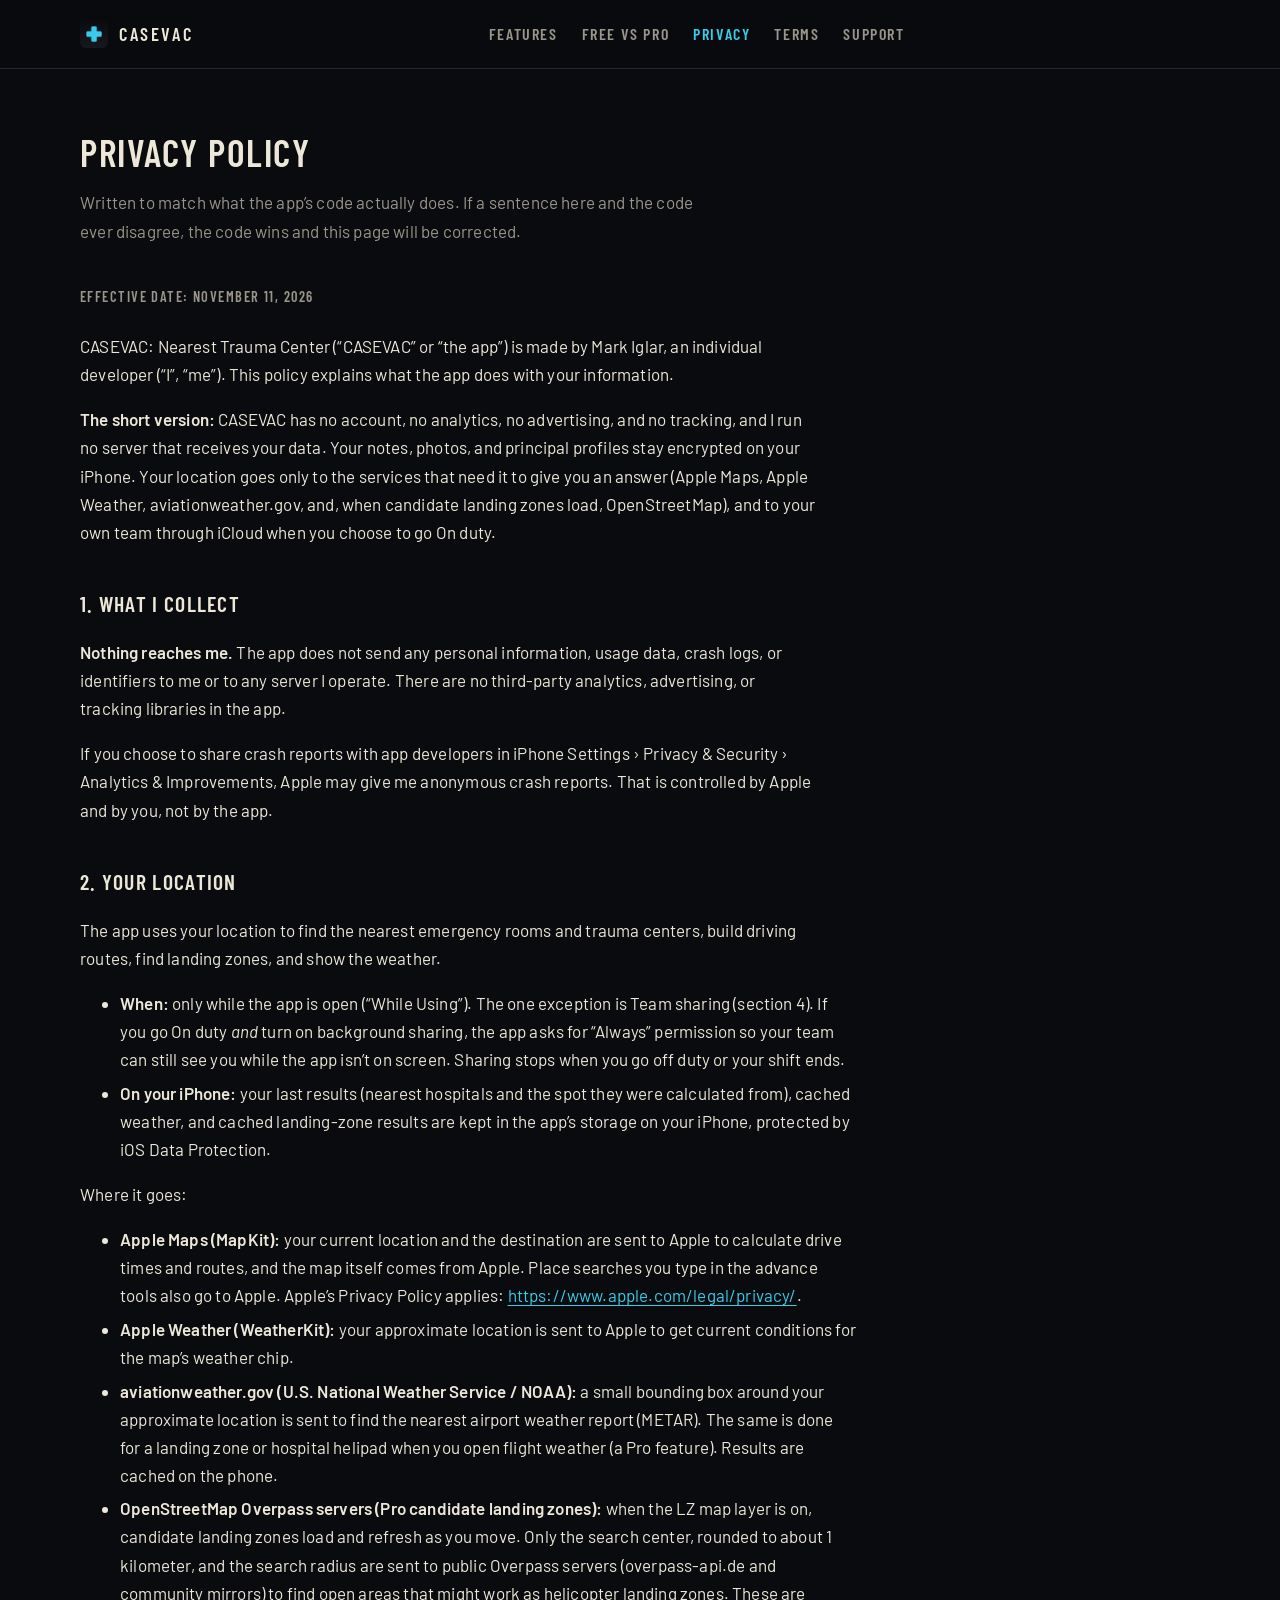
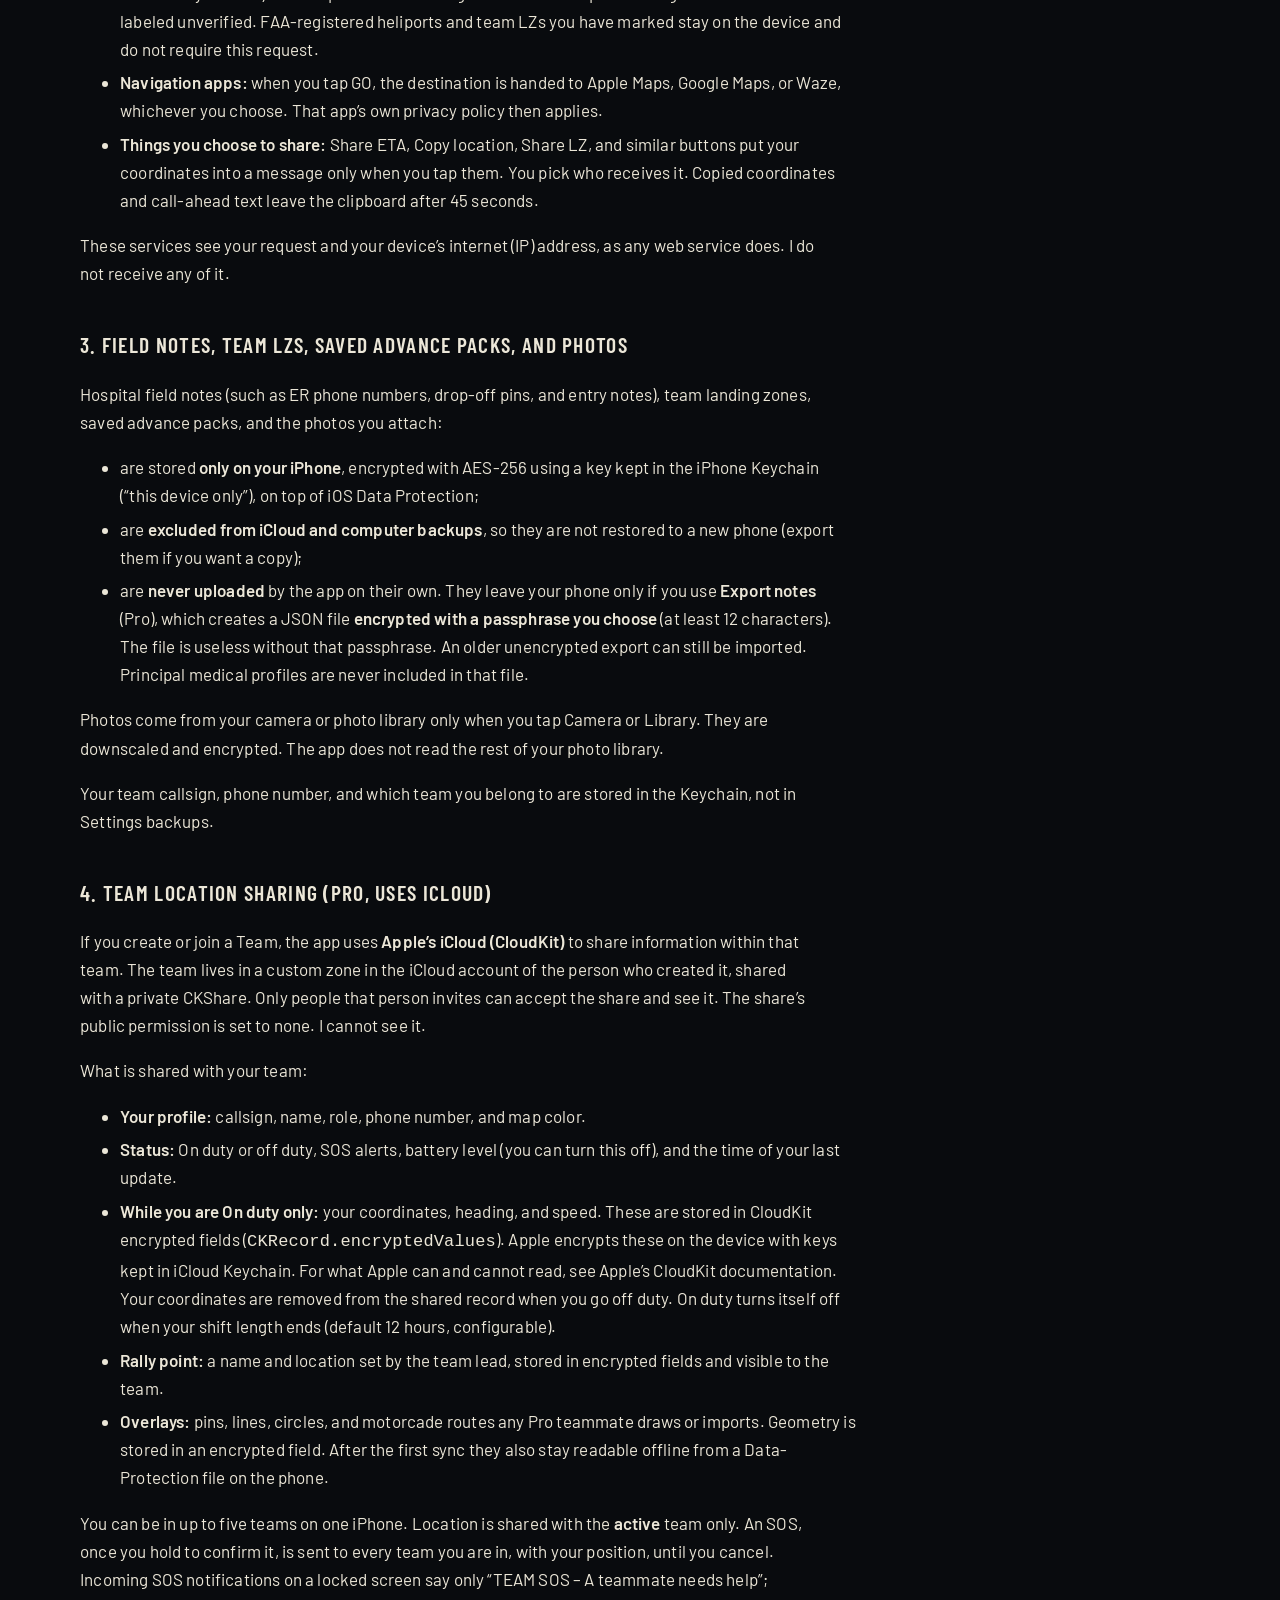
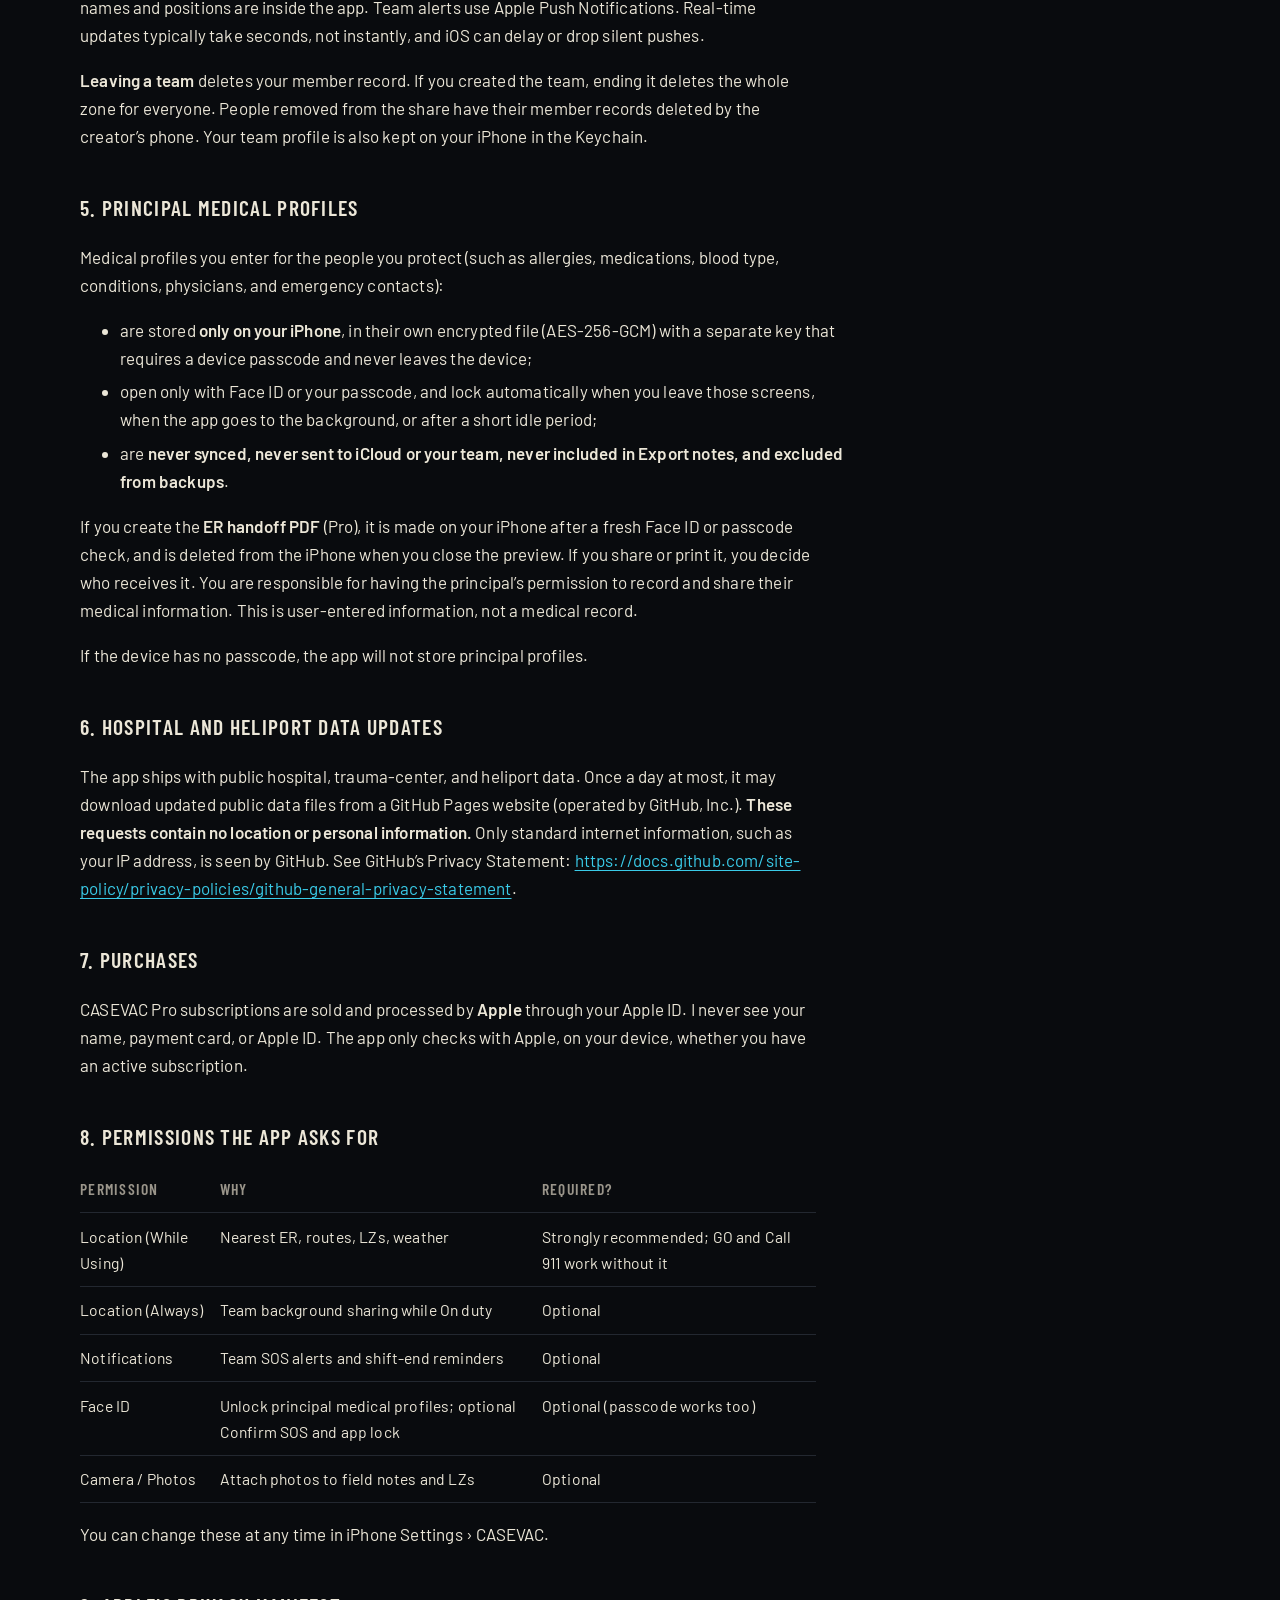
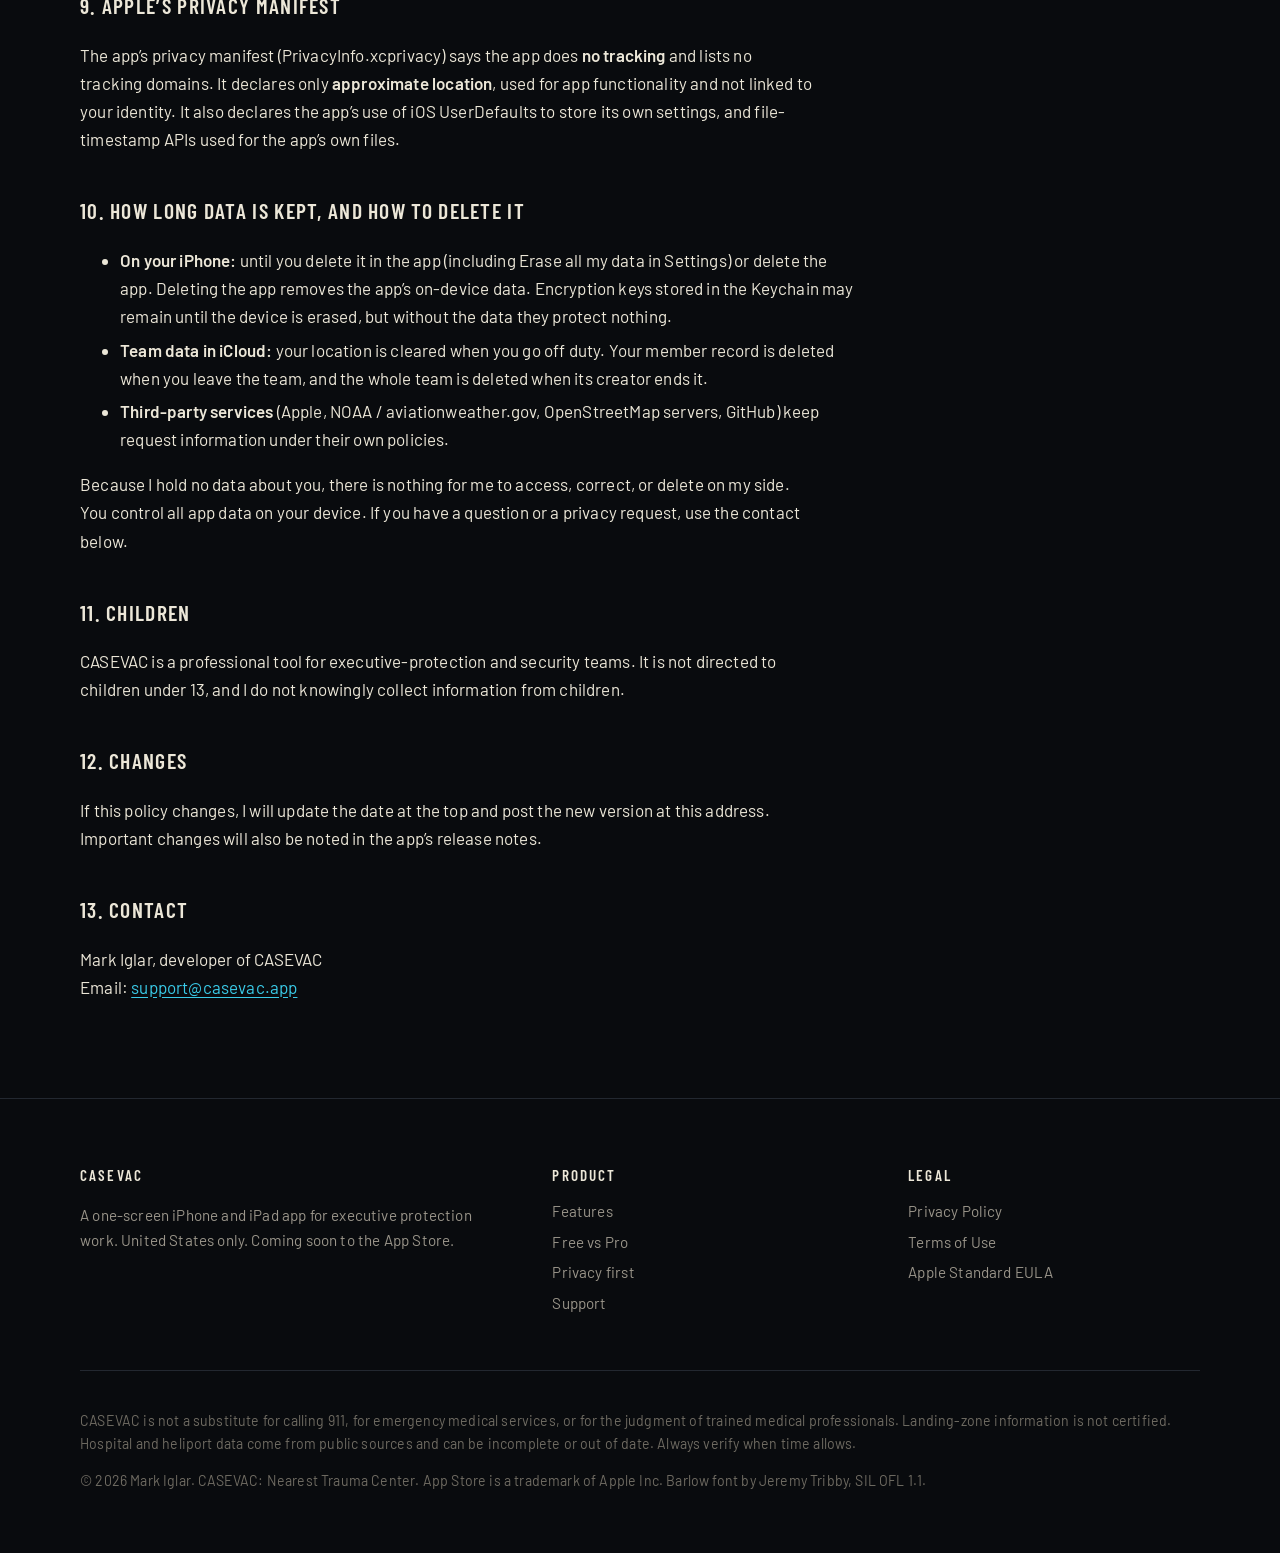
==== privacy.html @ 6c7a223e "Launch casevac.app site" ====
<!DOCTYPE html>
<html lang="en">
<head>
  <meta charset="utf-8">
  <meta name="viewport" content="width=device-width, initial-scale=1">
  <title>Privacy Policy — CASEVAC</title>
  <meta name="description" content="How the CASEVAC app handles location, iCloud team data, WeatherKit, and on-device notes. No tracking, no analytics, no account.">
  <meta name="theme-color" content="#090b0e">
  <link rel="icon" href="img/favicon.ico" sizes="any">
  <link rel="icon" type="image/png" href="img/favicon-32.png" sizes="32x32">
  <link rel="apple-touch-icon" href="img/apple-touch-icon.png">
  <link rel="stylesheet" href="css/styles.css">
</head>
<body>
  <a class="skip" href="#main">Skip to content</a>
  <header class="site-header">
    <div class="wrap bar">
      <a class="brand" href="index.html">
        <img src="img/app-icon.png" width="32" height="32" alt="">
        <span class="brand-name">CASEVAC</span>
      </a>
      <nav class="nav-desktop" aria-label="Primary">
          <a href="index.html#features">Features</a>
          <a href="index.html#pro">Free vs Pro</a>
          <a href="privacy.html" aria-current="page">Privacy</a>
          <a href="terms.html">Terms</a>
          <a href="support.html">Support</a>
      </nav>
      <details class="site-nav">
        <summary class="nav-toggle">Menu</summary>
        <nav class="nav-menu" aria-label="Primary">
          <a href="index.html#features">Features</a>
          <a href="index.html#pro">Free vs Pro</a>
          <a href="privacy.html" aria-current="page">Privacy</a>
          <a href="terms.html">Terms</a>
          <a href="support.html">Support</a>
        </nav>
      </details>
    </div>
  </header>

  <main id="main">
    <header class="page-hero">
      <div class="wrap">
        <h1>Privacy Policy</h1>
        <p>Written to match what the app’s code actually does. If a sentence here and the code ever disagree, the code wins and this page will be corrected.</p>
      </div>
    </header>
    <article class="legal wrap">
      <p class="updated">Effective date: November 11, 2026</p>
      <div class="lede-box">
        <p>CASEVAC: Nearest Trauma Center (“CASEVAC” or “the app”) is made by Mark Iglar, an individual developer (“I”, “me”). This policy explains what the app does with your information.</p>
        <p><strong>The short version:</strong> CASEVAC has no account, no analytics, no advertising, and no tracking, and I run no server that receives your data. Your notes, photos, and principal profiles stay encrypted on your iPhone. Your location goes only to the services that need it to give you an answer (Apple Maps, Apple Weather, aviationweather.gov, and, when candidate landing zones load, OpenStreetMap), and to your own team through iCloud when you choose to go On duty.</p>
      </div>

      <h2>1. What I collect</h2>
      <p><strong>Nothing reaches me.</strong> The app does not send any personal information, usage data, crash logs, or identifiers to me or to any server I operate. There are no third-party analytics, advertising, or tracking libraries in the app.</p>
      <p>If you choose to share crash reports with app developers in iPhone Settings › Privacy &amp; Security › Analytics &amp; Improvements, Apple may give me anonymous crash reports. That is controlled by Apple and by you, not by the app.</p>

      <h2>2. Your location</h2>
      <p>The app uses your location to find the nearest emergency rooms and trauma centers, build driving routes, find landing zones, and show the weather.</p>
      <ul>
        <li><strong>When:</strong> only while the app is open (“While Using”). The one exception is Team sharing (section 4). If you go On duty <em>and</em> turn on background sharing, the app asks for “Always” permission so your team can still see you while the app isn’t on screen. Sharing stops when you go off duty or your shift ends.</li>
        <li><strong>On your iPhone:</strong> your last results (nearest hospitals and the spot they were calculated from), cached weather, and cached landing-zone results are kept in the app’s storage on your iPhone, protected by iOS Data Protection.</li>
      </ul>
      <p>Where it goes:</p>
      <ul>
        <li><strong>Apple Maps (MapKit):</strong> your current location and the destination are sent to Apple to calculate drive times and routes, and the map itself comes from Apple. Place searches you type in the advance tools also go to Apple. Apple’s Privacy Policy applies: <a href="https://www.apple.com/legal/privacy/">https://www.apple.com/legal/privacy/</a>.</li>
        <li><strong>Apple Weather (WeatherKit):</strong> your approximate location is sent to Apple to get current conditions for the map’s weather chip.</li>
        <li><strong>aviationweather.gov (U.S. National Weather Service / NOAA):</strong> a small bounding box around your approximate location is sent to find the nearest airport weather report (METAR). The same is done for a landing zone or hospital helipad when you open flight weather (a Pro feature). Results are cached on the phone.</li>
        <li><strong>OpenStreetMap Overpass servers (Pro candidate landing zones):</strong> when the LZ map layer is on, candidate landing zones load and refresh as you move. Only the search center, rounded to about 1 kilometer, and the search radius are sent to public Overpass servers (overpass-api.de and community mirrors) to find open areas that might work as helicopter landing zones. These are labeled unverified. FAA-registered heliports and team LZs you have marked stay on the device and do not require this request.</li>
        <li><strong>Navigation apps:</strong> when you tap GO, the destination is handed to Apple Maps, Google Maps, or Waze, whichever you choose. That app’s own privacy policy then applies.</li>
        <li><strong>Things you choose to share:</strong> Share ETA, Copy location, Share LZ, and similar buttons put your coordinates into a message only when you tap them. You pick who receives it. Copied coordinates and call-ahead text leave the clipboard after 45 seconds.</li>
      </ul>
      <p>These services see your request and your device’s internet (IP) address, as any web service does. I do not receive any of it.</p>

      <h2>3. Field notes, team LZs, saved advance packs, and photos</h2>
      <p>Hospital field notes (such as ER phone numbers, drop-off pins, and entry notes), team landing zones, saved advance packs, and the photos you attach:</p>
      <ul>
        <li>are stored <strong>only on your iPhone</strong>, encrypted with AES-256 using a key kept in the iPhone Keychain (“this device only”), on top of iOS Data Protection;</li>
        <li>are <strong>excluded from iCloud and computer backups</strong>, so they are not restored to a new phone (export them if you want a copy);</li>
        <li>are <strong>never uploaded</strong> by the app on their own. They leave your phone only if you use <strong>Export notes</strong> (Pro), which creates a JSON file <strong>encrypted with a passphrase you choose</strong> (at least 12 characters). The file is useless without that passphrase. An older unencrypted export can still be imported. Principal medical profiles are never included in that file.</li>
      </ul>
      <p>Photos come from your camera or photo library only when you tap Camera or Library. They are downscaled and encrypted. The app does not read the rest of your photo library.</p>
      <p>Your team callsign, phone number, and which team you belong to are stored in the Keychain, not in Settings backups.</p>

      <h2>4. Team location sharing (Pro, uses iCloud)</h2>
      <p>If you create or join a Team, the app uses <strong>Apple’s iCloud (CloudKit)</strong> to share information within that team. The team lives in a custom zone in the iCloud account of the person who created it, shared with a private CKShare. Only people that person invites can accept the share and see it. The share’s public permission is set to none. I cannot see it.</p>
      <p>What is shared with your team:</p>
      <ul>
        <li><strong>Your profile:</strong> callsign, name, role, phone number, and map color.</li>
        <li><strong>Status:</strong> On duty or off duty, SOS alerts, battery level (you can turn this off), and the time of your last update.</li>
        <li><strong>While you are On duty only:</strong> your coordinates, heading, and speed. These are stored in CloudKit encrypted fields (<code>CKRecord.encryptedValues</code>). Apple encrypts these on the device with keys kept in iCloud Keychain. For what Apple can and cannot read, see Apple’s CloudKit documentation. Your coordinates are removed from the shared record when you go off duty. On duty turns itself off when your shift length ends (default 12 hours, configurable).</li>
        <li><strong>Rally point:</strong> a name and location set by the team lead, stored in encrypted fields and visible to the team.</li>
        <li><strong>Overlays:</strong> pins, lines, circles, and motorcade routes any Pro teammate draws or imports. Geometry is stored in an encrypted field. After the first sync they also stay readable offline from a Data-Protection file on the phone.</li>
      </ul>
      <p>You can be in up to five teams on one iPhone. Location is shared with the <strong>active</strong> team only. An SOS, once you hold to confirm it, is sent to every team you are in, with your position, until you cancel. Incoming SOS notifications on a locked screen say only “TEAM SOS – A teammate needs help”; names and positions are inside the app. Team alerts use Apple Push Notifications. Real-time updates typically take seconds, not instantly, and iOS can delay or drop silent pushes.</p>
      <p><strong>Leaving a team</strong> deletes your member record. If you created the team, ending it deletes the whole zone for everyone. People removed from the share have their member records deleted by the creator’s phone. Your team profile is also kept on your iPhone in the Keychain.</p>

      <h2>5. Principal medical profiles</h2>
      <p>Medical profiles you enter for the people you protect (such as allergies, medications, blood type, conditions, physicians, and emergency contacts):</p>
      <ul>
        <li>are stored <strong>only on your iPhone</strong>, in their own encrypted file (AES-256-GCM) with a separate key that requires a device passcode and never leaves the device;</li>
        <li>open only with Face ID or your passcode, and lock automatically when you leave those screens, when the app goes to the background, or after a short idle period;</li>
        <li>are <strong>never synced, never sent to iCloud or your team, never included in Export notes, and excluded from backups</strong>.</li>
      </ul>
      <p>If you create the <strong>ER handoff PDF</strong> (Pro), it is made on your iPhone after a fresh Face ID or passcode check, and is deleted from the iPhone when you close the preview. If you share or print it, you decide who receives it. You are responsible for having the principal’s permission to record and share their medical information. This is user-entered information, not a medical record.</p>
      <p>If the device has no passcode, the app will not store principal profiles.</p>

      <h2>6. Hospital and heliport data updates</h2>
      <p>The app ships with public hospital, trauma-center, and heliport data. Once a day at most, it may download updated public data files from a GitHub Pages website (operated by GitHub, Inc.). <strong>These requests contain no location or personal information.</strong> Only standard internet information, such as your IP address, is seen by GitHub. See GitHub’s Privacy Statement: <a href="https://docs.github.com/site-policy/privacy-policies/github-general-privacy-statement">https://docs.github.com/site-policy/privacy-policies/github-general-privacy-statement</a>.</p>

      <h2>7. Purchases</h2>
      <p>CASEVAC Pro subscriptions are sold and processed by <strong>Apple</strong> through your Apple ID. I never see your name, payment card, or Apple ID. The app only checks with Apple, on your device, whether you have an active subscription.</p>

      <h2>8. Permissions the app asks for</h2>
      <table>
        <thead>
          <tr><th>Permission</th><th>Why</th><th>Required?</th></tr>
        </thead>
        <tbody>
          <tr><td>Location (While Using)</td><td>Nearest ER, routes, LZs, weather</td><td>Strongly recommended; GO and Call 911 work without it</td></tr>
          <tr><td>Location (Always)</td><td>Team background sharing while On duty</td><td>Optional</td></tr>
          <tr><td>Notifications</td><td>Team SOS alerts and shift-end reminders</td><td>Optional</td></tr>
          <tr><td>Face ID</td><td>Unlock principal medical profiles; optional Confirm SOS and app lock</td><td>Optional (passcode works too)</td></tr>
          <tr><td>Camera / Photos</td><td>Attach photos to field notes and LZs</td><td>Optional</td></tr>
        </tbody>
      </table>
      <p>You can change these at any time in iPhone Settings › CASEVAC.</p>

      <h2>9. Apple’s privacy manifest</h2>
      <p>The app’s privacy manifest (PrivacyInfo.xcprivacy) says the app does <strong>no tracking</strong> and lists no tracking domains. It declares only <strong>approximate location</strong>, used for app functionality and not linked to your identity. It also declares the app’s use of iOS UserDefaults to store its own settings, and file-timestamp APIs used for the app’s own files.</p>

      <h2>10. How long data is kept, and how to delete it</h2>
      <ul>
        <li><strong>On your iPhone:</strong> until you delete it in the app (including Erase all my data in Settings) or delete the app. Deleting the app removes the app’s on-device data. Encryption keys stored in the Keychain may remain until the device is erased, but without the data they protect nothing.</li>
        <li><strong>Team data in iCloud:</strong> your location is cleared when you go off duty. Your member record is deleted when you leave the team, and the whole team is deleted when its creator ends it.</li>
        <li><strong>Third-party services</strong> (Apple, NOAA / aviationweather.gov, OpenStreetMap servers, GitHub) keep request information under their own policies.</li>
      </ul>
      <p>Because I hold no data about you, there is nothing for me to access, correct, or delete on my side. You control all app data on your device. If you have a question or a privacy request, use the contact below.</p>

      <h2>11. Children</h2>
      <p>CASEVAC is a professional tool for executive-protection and security teams. It is not directed to children under 13, and I do not knowingly collect information from children.</p>

      <h2>12. Changes</h2>
      <p>If this policy changes, I will update the date at the top and post the new version at this address. Important changes will also be noted in the app’s release notes.</p>

      <h2>13. Contact</h2>
      <p>Mark Iglar, developer of CASEVAC<br>
      Email: <a href="mailto:support@casevac.app">support@casevac.app</a></p>
    </article>
  </main>

  <footer class="site-footer">
    <div class="wrap foot-grid">
      <div>
        <h2>CASEVAC</h2>
        <p>A one-screen iPhone and iPad app for executive protection work. United States only. Coming soon to the App Store.</p>
      </div>
      <div>
        <h2>Product</h2>
        <ul>
          <li><a href="index.html#features">Features</a></li>
          <li><a href="index.html#pro">Free vs Pro</a></li>
          <li><a href="index.html#privacy">Privacy first</a></li>
          <li><a href="support.html">Support</a></li>
        </ul>
      </div>
      <div>
        <h2>Legal</h2>
        <ul>
          <li><a href="privacy.html">Privacy Policy</a></li>
          <li><a href="terms.html">Terms of Use</a></li>
          <li><a href="https://www.apple.com/legal/internet-services/itunes/dev/stdeula/">Apple Standard EULA</a></li>
        </ul>
      </div>
    </div>
    <div class="wrap legal-line">
      <p>CASEVAC is not a substitute for calling 911, for emergency medical services, or for the judgment of trained medical professionals. Landing-zone information is not certified. Hospital and heliport data come from public sources and can be incomplete or out of date. Always verify when time allows.</p>
      <p>© 2026 Mark Iglar. CASEVAC: Nearest Trauma Center. App Store is a trademark of Apple Inc. Barlow font by Jeremy Tribby, SIL OFL 1.1.</p>
    </div>
  </footer>
</body>
</html>
---- css/styles.css ----
@font-face {
  font-family: "Barlow Condensed";
  src: url("../fonts/BarlowCondensed-SemiBold.ttf") format("truetype");
  font-weight: 600;
  font-style: normal;
  font-display: swap;
}
@font-face {
  font-family: "Barlow";
  src: url("../fonts/Barlow-Regular.ttf") format("truetype");
  font-weight: 400;
  font-style: normal;
  font-display: swap;
}
@font-face {
  font-family: "Barlow";
  src: url("../fonts/Barlow-Italic.ttf") format("truetype");
  font-weight: 400;
  font-style: italic;
  font-display: swap;
}
@font-face {
  font-family: "Barlow";
  src: url("../fonts/Barlow-SemiBold.ttf") format("truetype");
  font-weight: 600;
  font-style: normal;
  font-display: swap;
}

/* CASEVAC marketing site
   Type: Barlow Condensed 600 + Barlow 400, SIL OFL 1.1
   Palette: near-black, bone, one accent (icon cyan). Red is reserved for the 911 disclaimer.
*/

:root {
  --bg: #090b0e;
  --bg-2: #101318;
  --line: #232830;
  --ink: #ece7d8;
  --ink-dim: #9a958a;
  --ink-mute: #6f6b62;
  --cyan: #3acbe8;
  --cyan-ink: #041016;
  --red: #e0362e;
  --measure: 70rem;
  --gutter: 1.5rem;
  --header-h: 4.25rem;
  --font-display: "Barlow Condensed", "Arial Narrow", "Franklin Gothic Medium", "Helvetica Neue", sans-serif;
  --font-body: "Barlow", "Helvetica Neue", "Segoe UI", system-ui, sans-serif;
  --space-1: 0.25rem;
  --space-2: 0.5rem;
  --space-3: 1rem;
  --space-4: 1.5rem;
  --space-5: 2.5rem;
  --space-6: 5rem;
  --radius: 0.2rem;
}

*, *::before, *::after { box-sizing: border-box; }
html { scroll-behavior: smooth; }
@media (prefers-reduced-motion: reduce) {
  html { scroll-behavior: auto; }
  *, *::before, *::after { animation: none !important; transition: none !important; }
}

body {
  margin: 0;
  background: var(--bg);
  color: var(--ink);
  font-family: var(--font-body);
  font-size: 1.0625rem;
  line-height: 1.65;
  font-weight: 400;
  letter-spacing: 0.01em;
  -webkit-font-smoothing: antialiased;
  text-rendering: optimizeLegibility;
}

img { max-width: 100%; height: auto; display: block; }
strong, b { font-weight: 600; }
a { color: var(--cyan); text-underline-offset: 0.18em; }
a:hover { color: var(--ink); }
a:focus-visible, button:focus-visible, summary:focus-visible {
  outline: 2px solid var(--cyan);
  outline-offset: 3px;
}

.skip {
  position: absolute;
  left: var(--gutter);
  top: -4rem;
  background: var(--cyan);
  color: var(--cyan-ink);
  font-weight: 600;
  padding: 0.5rem 0.75rem;
  z-index: 100;
}
.skip:focus { top: 0.5rem; }

.wrap {
  width: min(var(--measure), calc(100% - 2 * var(--gutter)));
  margin-inline: auto;
}

/* ---------- Header ---------- */
.site-header {
  position: sticky;
  top: 0;
  z-index: 40;
  background: color-mix(in srgb, var(--bg) 92%, transparent);
  backdrop-filter: blur(16px);
  -webkit-backdrop-filter: blur(16px);
  border-bottom: 1px solid var(--line);
}
.site-header .bar {
  display: flex;
  align-items: center;
  justify-content: space-between;
  gap: var(--space-4);
  min-height: var(--header-h);
}
.brand {
  display: flex;
  align-items: center;
  gap: 0.7rem;
  text-decoration: none;
  color: inherit;
  min-width: 0;
}
.brand img {
  width: 1.75rem;
  height: 1.75rem;
  border-radius: 22%;
  flex-shrink: 0;
}
.brand-name {
  font-family: var(--font-display);
  font-weight: 600;
  font-size: 1.15rem;
  letter-spacing: 0.14em;
  line-height: 1;
  text-transform: uppercase;
}

.nav-toggle { display: none; }
.nav-menu,
.nav-desktop {
  display: flex;
  align-items: center;
  gap: 0.15rem 1.5rem;
}
.nav-menu a,
.nav-desktop a {
  color: var(--ink-dim);
  text-decoration: none;
  font-family: var(--font-display);
  font-weight: 600;
  font-size: 1rem;
  letter-spacing: 0.1em;
  text-transform: uppercase;
}
.nav-menu a:hover,
.nav-desktop a:hover { color: var(--ink); }
.nav-menu a[aria-current="page"],
.nav-desktop a[aria-current="page"] { color: var(--cyan); }

@media (max-width: 720px) {
  .nav-desktop { display: none; }
  .nav-toggle {
    display: block;
    background: none;
    border: 0;
    color: var(--ink);
    font-family: var(--font-display);
    font-weight: 600;
    letter-spacing: 0.12em;
    text-transform: uppercase;
    font-size: 0.95rem;
    padding: 0.45rem 0.15rem 0.45rem 0.6rem;
    cursor: pointer;
  }
  .nav-toggle::-webkit-details-marker, .nav-toggle::marker { display: none; content: ""; }
  .site-nav { position: relative; }
  .nav-menu {
    display: none;
    position: absolute;
    right: 0;
    top: calc(100% + 0.65rem);
    flex-direction: column;
    align-items: stretch;
    min-width: 14rem;
    padding: var(--space-2) 0;
    background: var(--bg-2);
    border: 1px solid var(--line);
    box-shadow: 0 16px 40px rgba(0,0,0,0.45);
  }
  .site-nav[open] .nav-menu { display: flex; }
  .nav-menu a { padding: 0.75rem 1rem; }
}

/* ---------- Hero ---------- */
.hero {
  padding: 4.5rem 0 5rem;
}
@media (min-width: 800px) {
  .hero { padding: 6.5rem 0 7rem; }
}

.hero-grid {
  display: grid;
  gap: var(--space-4);
  align-items: center;
}
.hero-mark { order: -1; }
.hero-mark img {
  width: 5.5rem;
  height: auto;
  border-radius: 22%;
}
@media (min-width: 800px) {
  .hero-grid {
    grid-template-columns: minmax(0, 1fr) auto;
    gap: 5rem;
  }
  .hero-mark { order: 0; justify-self: end; }
  .hero-mark img { width: 11rem; }
}

.hero h1 {
  font-family: var(--font-display);
  font-weight: 600;
  font-size: clamp(3.25rem, 10vw, 5.5rem);
  line-height: 0.9;
  letter-spacing: 0.04em;
  text-transform: uppercase;
  margin: 0 0 var(--space-4);
}
.lede {
  font-size: clamp(1.15rem, 2vw, 1.35rem);
  line-height: 1.45;
  font-weight: 400;
  max-width: 28rem;
  margin: 0 0 var(--space-5);
  color: var(--ink);
}
.hero-actions {
  display: flex;
  flex-direction: column;
  align-items: flex-start;
  gap: var(--space-3);
}
.badge {
  display: inline-flex;
  align-items: center;
  color: var(--ink-dim);
  font-family: var(--font-display);
  font-weight: 600;
  font-size: 0.95rem;
  letter-spacing: 0.12em;
  text-transform: uppercase;
  text-decoration: none;
}
.btn {
  display: inline-flex;
  align-items: center;
  justify-content: center;
  min-height: 2.75rem;
  padding: 0.45rem 1.15rem;
  border-radius: var(--radius);
  font-family: var(--font-display);
  font-weight: 600;
  font-size: 1.05rem;
  letter-spacing: 0.1em;
  text-transform: uppercase;
  text-decoration: none;
  border: 1px solid transparent;
}
.btn-primary {
  background: var(--cyan);
  color: var(--cyan-ink);
}
.btn-primary:hover { background: var(--ink); color: var(--cyan-ink); }


/* ---------- Sections ---------- */
section { padding: var(--space-6) 0; }
.section-head {
  margin-bottom: 3rem;
  max-width: 36rem;
}
.section-head:not(:has(.section-lead)) {
  margin-bottom: 1.25rem;
}
.section-head h2,
.page-hero h1,
.legal h1 {
  font-family: var(--font-display);
  font-weight: 600;
  font-size: clamp(1.85rem, 4vw, 2.35rem);
  line-height: 1.05;
  letter-spacing: 0.04em;
  text-transform: uppercase;
  margin: 0 0 var(--space-3);
}
.section-lead {
  color: var(--ink-dim);
  margin: 0;
  max-width: 36rem;
}

/* Features */
.features {
  display: grid;
  gap: 2.5rem 4rem;
}
@media (min-width: 800px) {
  .features { grid-template-columns: 1fr 1fr; }
}
.feature h3 {
  font-family: var(--font-display);
  font-weight: 600;
  font-size: 1.25rem;
  letter-spacing: 0.06em;
  text-transform: uppercase;
  margin: 0 0 0.45rem;
  line-height: 1.2;
}
.feature p { margin: 0; color: var(--ink-dim); }
.feature .tag {
  display: inline;
  margin-left: 0.4rem;
  font-family: var(--font-display);
  font-size: 0.8rem;
  font-weight: 600;
  letter-spacing: 0.12em;
  text-transform: uppercase;
  color: var(--cyan);
  vertical-align: 0.08em;
}

/* Pricing */
.plans {
  display: grid;
  gap: 3rem 4rem;
  align-items: start;
}
@media (min-width: 760px) {
  .plans { grid-template-columns: 1fr 1fr; }
}
.plan header { margin-bottom: var(--space-4); }
.plan h3 {
  font-family: var(--font-display);
  font-weight: 600;
  font-size: 1.5rem;
  letter-spacing: 0.08em;
  text-transform: uppercase;
  margin: 0 0 0.25rem;
}
.price {
  font-family: var(--font-display);
  font-weight: 600;
  font-size: 1.05rem;
  letter-spacing: 0.1em;
  text-transform: uppercase;
  color: var(--cyan);
  margin: 0 0 0.65rem;
}
.plan header p { margin: 0; color: var(--ink-dim); }
.plan ul {
  list-style: none;
  margin: 0;
  padding: 0;
}
.plan li {
  padding: 0.7rem 0;
  border-top: 1px solid var(--line);
  color: var(--ink);
}
.plan li:last-child { padding-bottom: 0; }
.plan-foot {
  margin: var(--space-4) 0 0;
  color: var(--ink-dim);
  font-size: 0.95rem;
}

/* Privacy first */
.privacy-grid {
  display: grid;
  gap: 2.5rem 4rem;
}
@media (min-width: 700px) {
  .privacy-grid { grid-template-columns: 1fr 1fr; }
}
.p-card h3 {
  font-family: var(--font-display);
  font-weight: 600;
  font-size: 1.2rem;
  letter-spacing: 0.06em;
  text-transform: uppercase;
  margin: 0 0 0.45rem;
}
.p-card p { margin: 0; color: var(--ink-dim); }

/* FAQ */
.faq { display: grid; gap: 0; }
.faq details { border-top: 1px solid var(--line); }
.faq details:last-child { border-bottom: 1px solid var(--line); }
.faq summary {
  cursor: pointer;
  list-style: none;
  font-family: var(--font-display);
  font-weight: 600;
  font-size: 1.15rem;
  letter-spacing: 0.04em;
  padding: 1.25rem 2rem 1.25rem 0;
  position: relative;
}
.faq summary::-webkit-details-marker { display: none; }
.faq summary::after {
  content: "+";
  position: absolute;
  right: 0;
  top: 1.15rem;
  color: var(--ink-mute);
  font-weight: 600;
  font-size: 1.25rem;
  line-height: 1;
}
.faq details[open] summary::after { content: "–"; }
.faq details p {
  margin: 0 0 1.35rem;
  color: var(--ink-dim);
  max-width: 42rem;
}

/* Disclaimer — signal red is intentional, not a brand accent */
.disclaimer {
  padding: 3rem 0;
  border-top: 1px solid color-mix(in srgb, var(--red) 55%, var(--line));
}
.disclaimer h2 {
  font-family: var(--font-display);
  font-weight: 600;
  font-size: 1.25rem;
  letter-spacing: 0.08em;
  text-transform: uppercase;
  color: var(--ink);
  margin: 0 0 0.5rem;
}
.disclaimer p { margin: 0; max-width: 46rem; color: var(--ink-dim); }
.disclaimer strong { color: var(--ink); }

/* Footer */
.site-footer {
  padding: 4rem 0 3rem;
  color: var(--ink-dim);
  font-size: 0.95rem;
  border-top: 1px solid var(--line);
}
.foot-grid {
  display: grid;
  gap: 2.25rem;
}
@media (min-width: 700px) {
  .foot-grid { grid-template-columns: 1.4fr 1fr 1fr; gap: 4rem; }
}
.site-footer h2 {
  font-family: var(--font-display);
  font-weight: 600;
  font-size: 0.95rem;
  letter-spacing: 0.14em;
  text-transform: uppercase;
  color: var(--ink);
  margin: 0 0 0.7rem;
}
.site-footer ul { list-style: none; margin: 0; padding: 0; }
.site-footer li { margin: 0.35rem 0; }
.site-footer a { color: var(--ink-dim); text-decoration: none; }
.site-footer a:hover { color: var(--cyan); }
.legal-line {
  margin-top: 3rem;
  padding-top: 1.5rem;
  border-top: 1px solid var(--line);
  color: var(--ink-mute);
  font-size: 0.88rem;
}

/* Interior pages */
.page-hero {
  padding: 4rem 0 0;
}
.page-hero p { color: var(--ink-dim); max-width: 40rem; margin: 0.75rem 0 0; }

.legal {
  padding: 2.5rem 0 5rem;
}
.legal .updated {
  font-family: var(--font-display);
  letter-spacing: 0.1em;
  text-transform: uppercase;
  color: var(--ink-dim);
  font-size: 0.9rem;
  font-weight: 600;
  margin: 0 0 1.5rem;
}
.legal .lede-box {
  padding: 0;
  margin: 0 0 2.5rem;
  max-width: 46rem;
}
.legal h2 {
  font-family: var(--font-display);
  font-weight: 600;
  font-size: 1.35rem;
  letter-spacing: 0.06em;
  text-transform: uppercase;
  margin: 2.5rem 0 0.7rem;
}
.legal h3 {
  font-family: var(--font-display);
  font-weight: 600;
  font-size: 1.1rem;
  letter-spacing: 0.05em;
  text-transform: uppercase;
  margin: 1.4rem 0 0.4rem;
}
.legal p, .legal li { max-width: 46rem; color: var(--ink); }
.legal li { margin: 0.35rem 0; }
.legal table {
  width: 100%;
  max-width: 46rem;
  border-collapse: collapse;
  font-size: 0.98rem;
  margin: 0.6rem 0 1rem;
}
.legal th, .legal td {
  text-align: left;
  vertical-align: top;
  padding: 0.65rem 0.7rem 0.65rem 0;
  border-bottom: 1px solid var(--line);
}
.legal th {
  color: var(--ink-dim);
  font-family: var(--font-display);
  letter-spacing: 0.08em;
  text-transform: uppercase;
  font-weight: 600;
}

@media (max-width: 720px) {
  :root { --gutter: 1.25rem; --space-6: 3.75rem; }
  .hero { padding: 3.25rem 0 3.75rem; }
  .page-hero { padding: 3rem 0 0; }
}

@media print {
  .site-header, .site-footer, .skip, .hero-actions { display: none !important; }
  body { background: #fff; color: #111; }
  .legal p, .legal li, .legal td { color: #111; }
  a { color: inherit; }
}
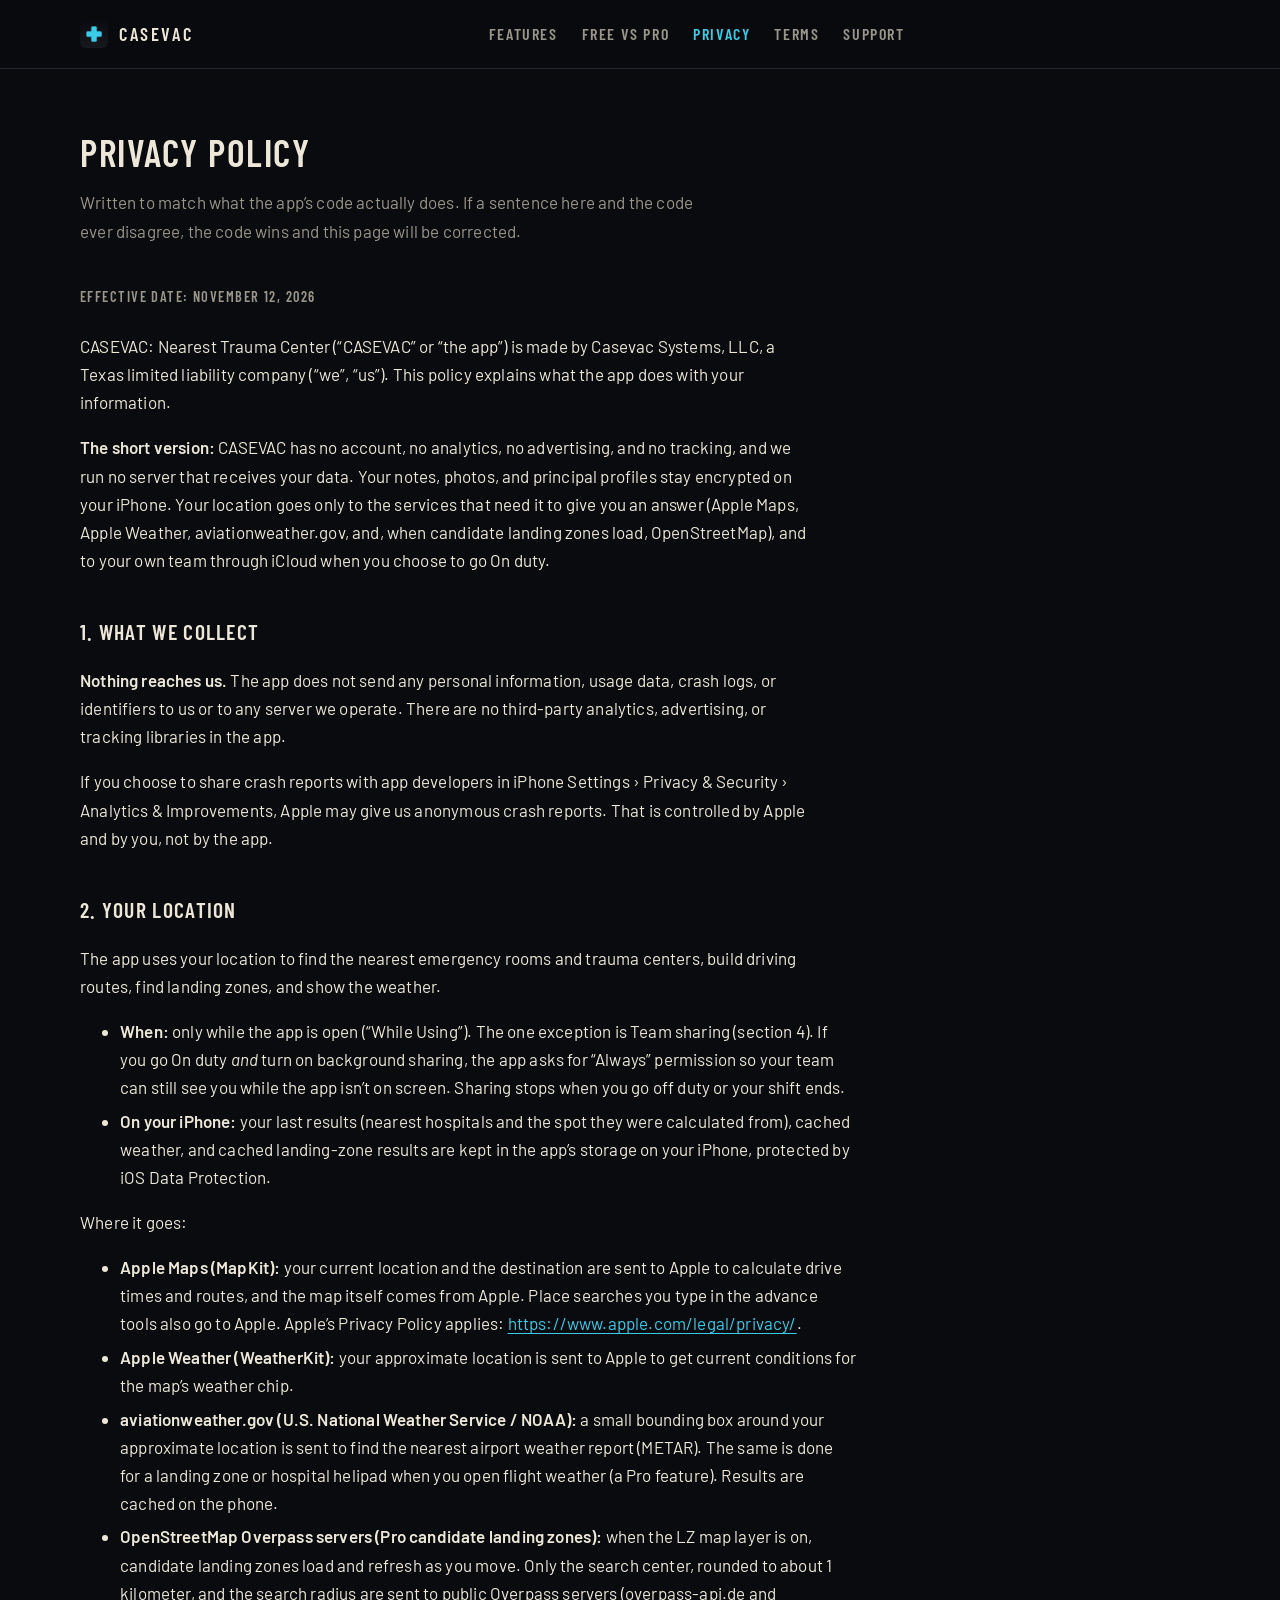
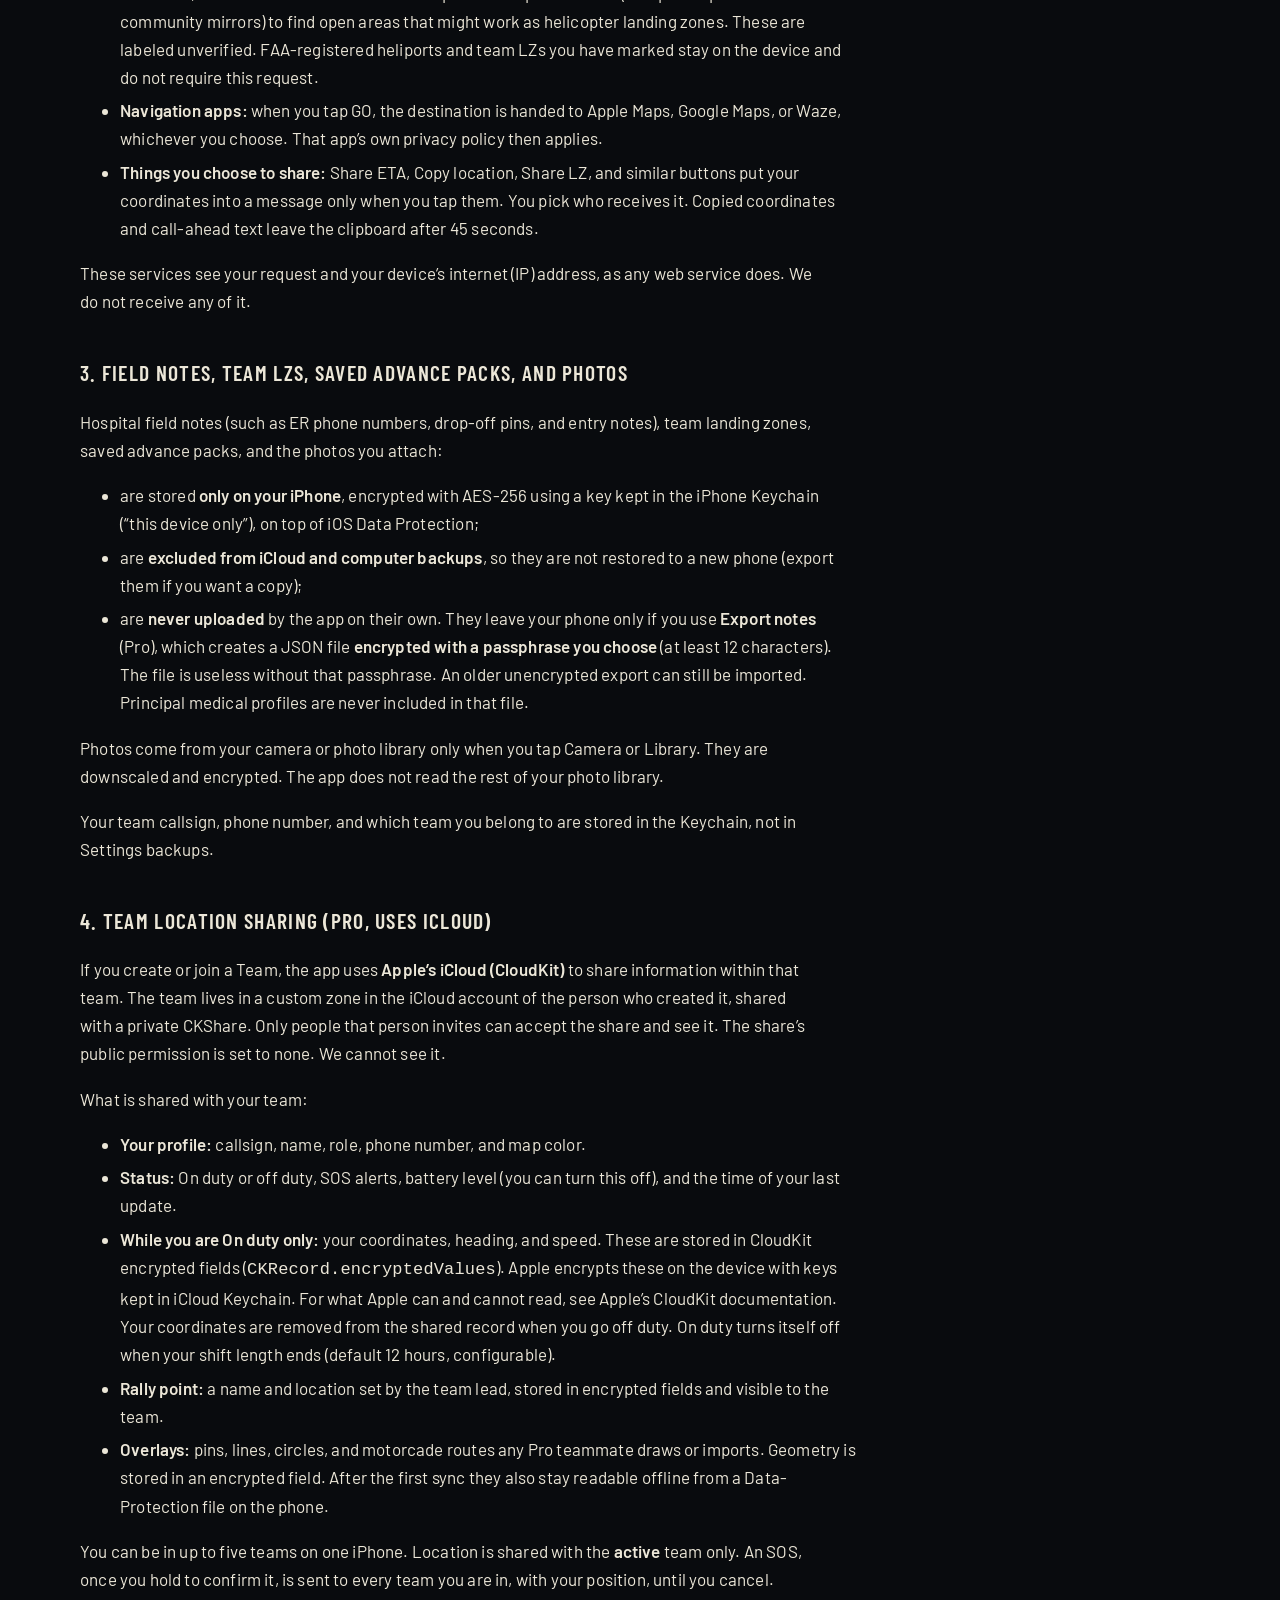
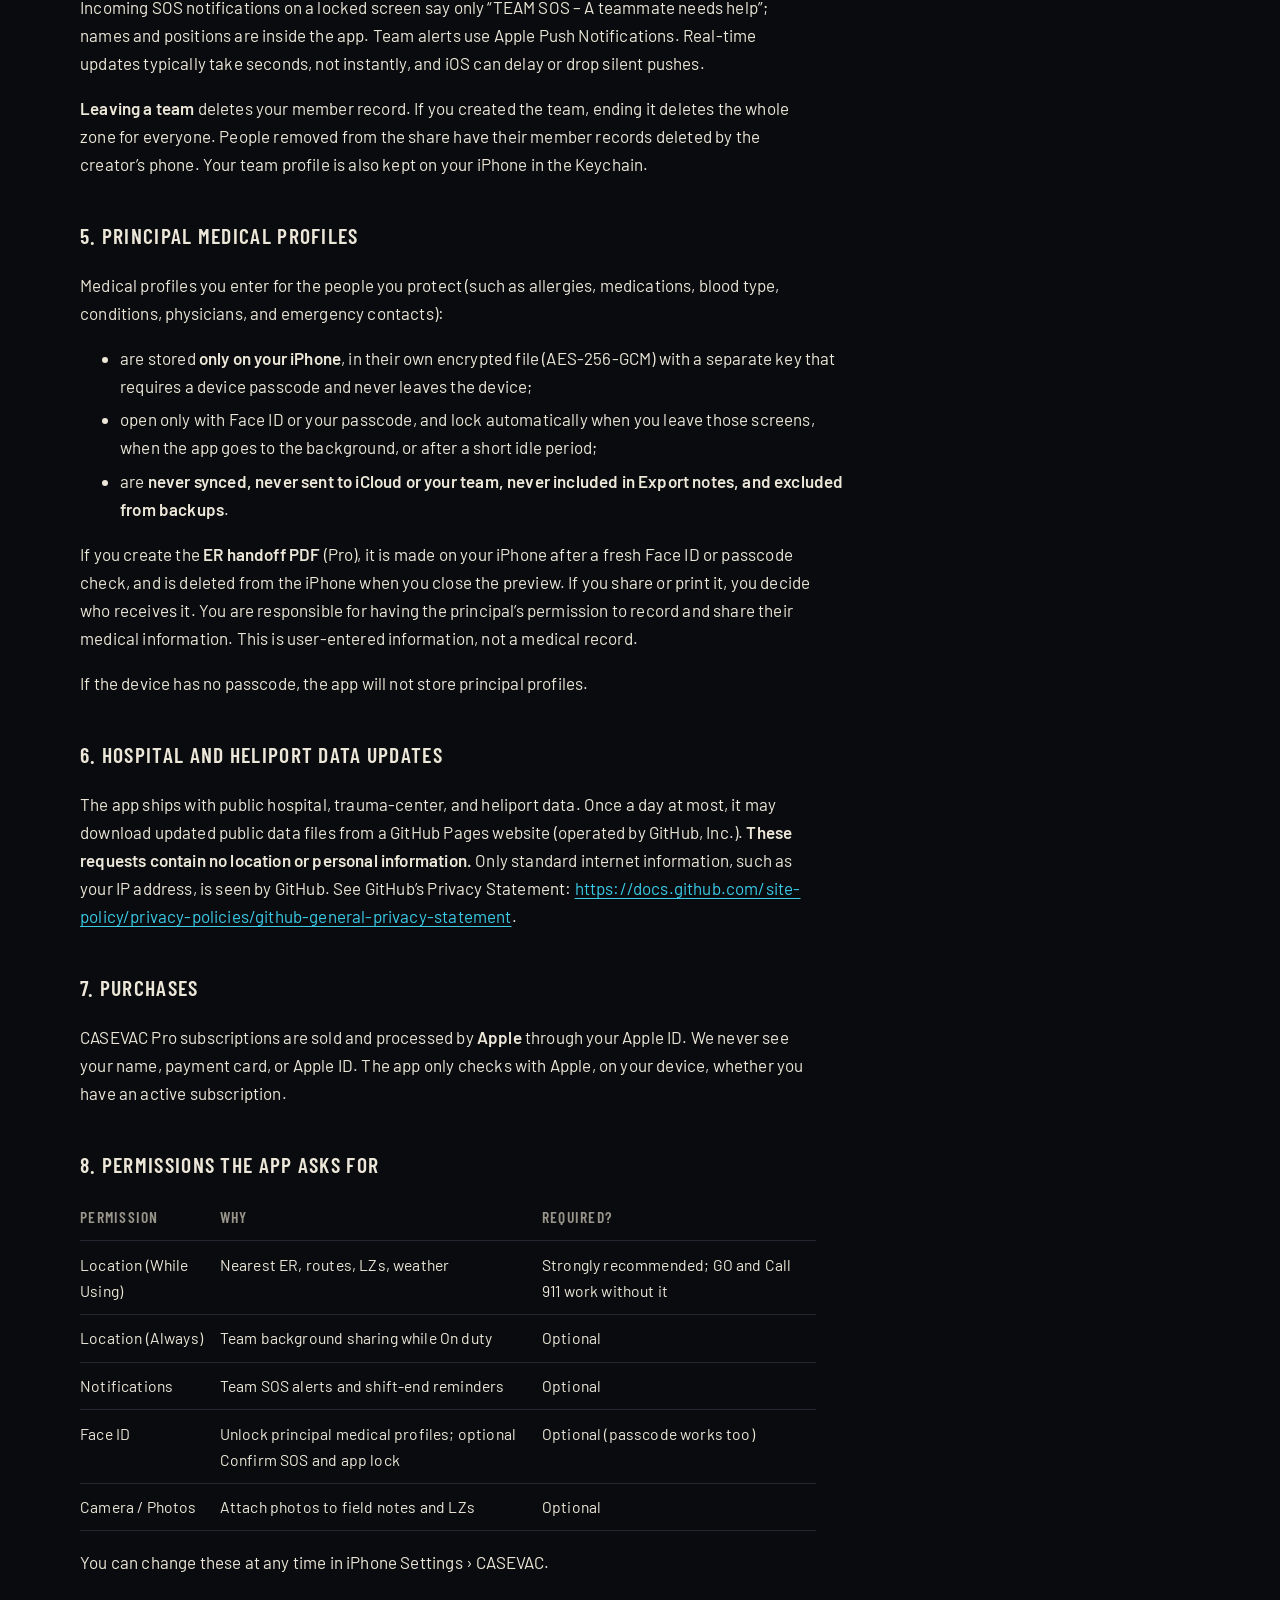
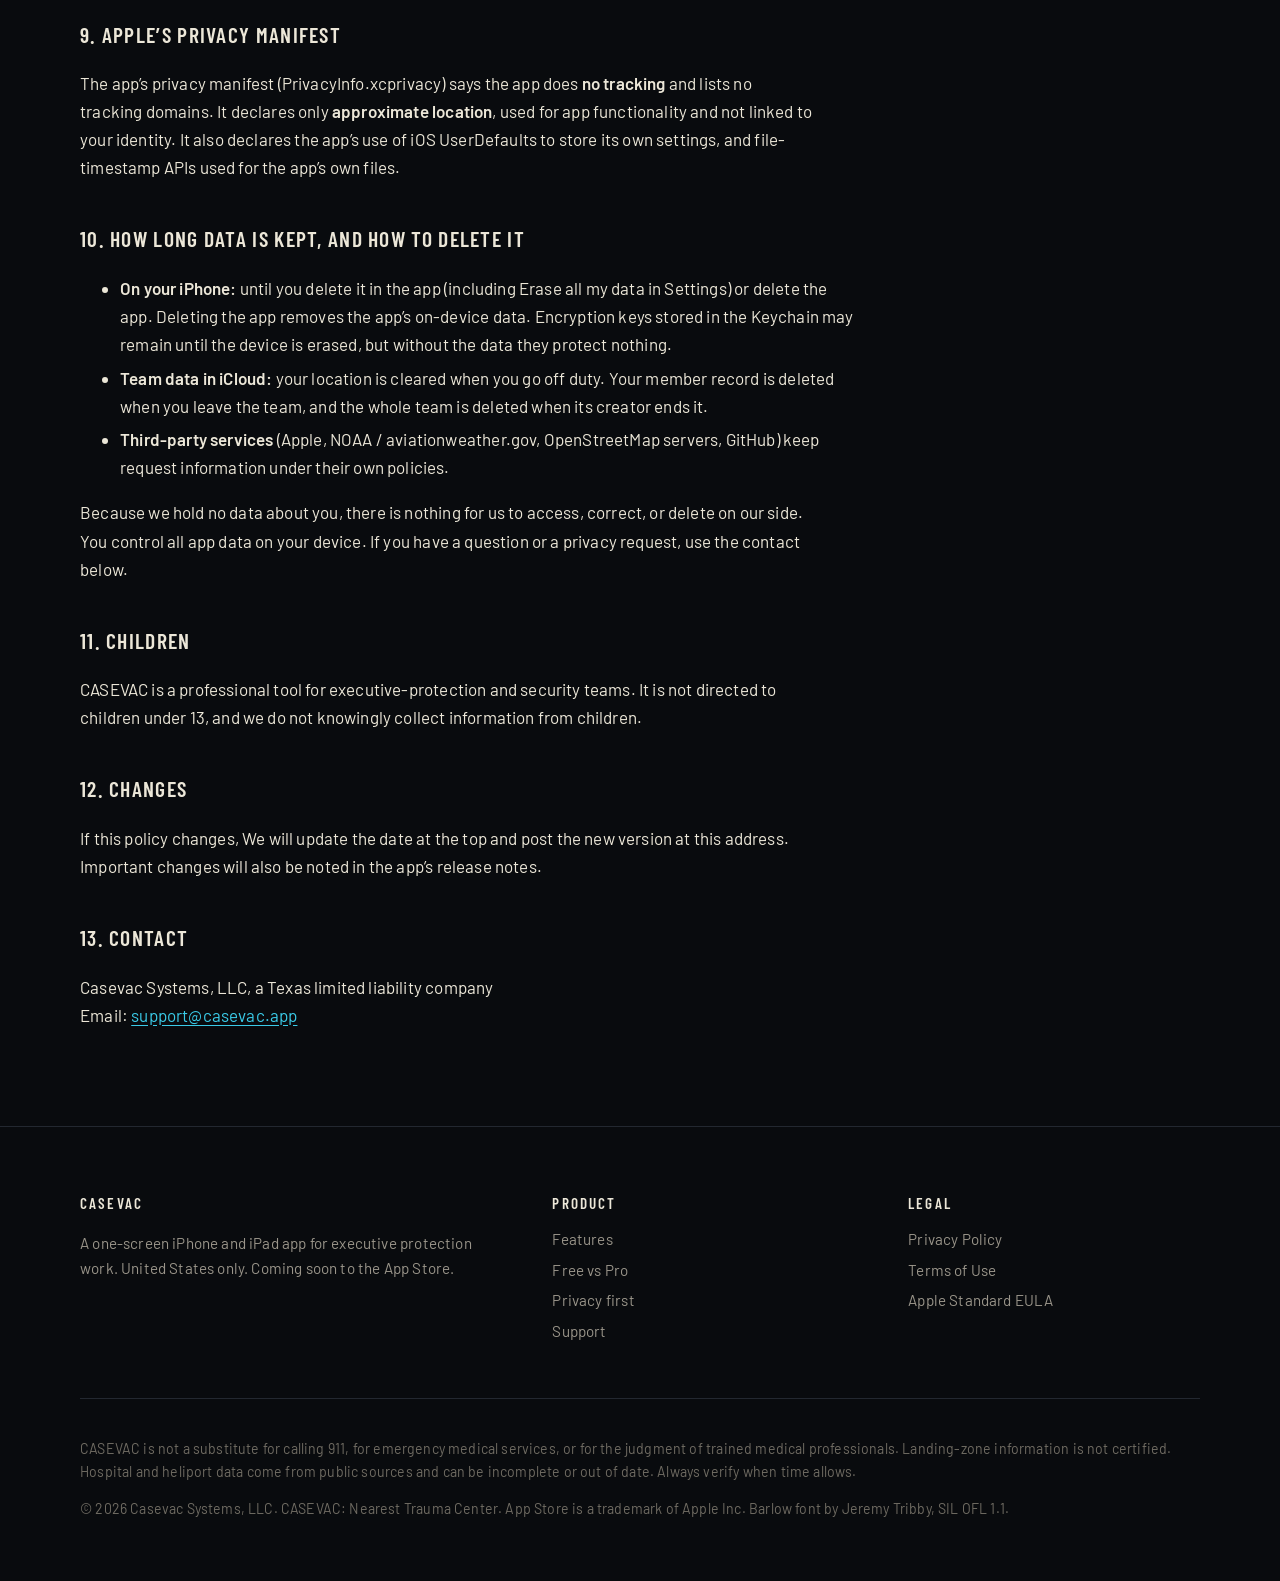
==== commit b4494fa5: "Publisher is Casevac Systems, LLC: legal pages, footer, support, meta" ====
--- a/privacy.html
+++ b/privacy.html
@@ -4,6 +4,7 @@
   <meta charset="utf-8">
   <meta name="viewport" content="width=device-width, initial-scale=1">
   <title>Privacy Policy — CASEVAC</title>
+  <meta name="author" content="Casevac Systems, LLC">
   <meta name="description" content="How the CASEVAC app handles location, iCloud team data, WeatherKit, and on-device notes. No tracking, no analytics, no account.">
   <meta name="theme-color" content="#090b0e">
   <link rel="icon" href="img/favicon.ico" sizes="any">
@@ -47,15 +48,15 @@
       </div>
     </header>
     <article class="legal wrap">
-      <p class="updated">Effective date: November 11, 2026</p>
+      <p class="updated">Effective date: November 12, 2026</p>
       <div class="lede-box">
-        <p>CASEVAC: Nearest Trauma Center (“CASEVAC” or “the app”) is made by Mark Iglar, an individual developer (“I”, “me”). This policy explains what the app does with your information.</p>
-        <p><strong>The short version:</strong> CASEVAC has no account, no analytics, no advertising, and no tracking, and I run no server that receives your data. Your notes, photos, and principal profiles stay encrypted on your iPhone. Your location goes only to the services that need it to give you an answer (Apple Maps, Apple Weather, aviationweather.gov, and, when candidate landing zones load, OpenStreetMap), and to your own team through iCloud when you choose to go On duty.</p>
+        <p>CASEVAC: Nearest Trauma Center (“CASEVAC” or “the app”) is made by Casevac Systems, LLC, a Texas limited liability company (“we”, “us”). This policy explains what the app does with your information.</p>
+        <p><strong>The short version:</strong> CASEVAC has no account, no analytics, no advertising, and no tracking, and we run no server that receives your data. Your notes, photos, and principal profiles stay encrypted on your iPhone. Your location goes only to the services that need it to give you an answer (Apple Maps, Apple Weather, aviationweather.gov, and, when candidate landing zones load, OpenStreetMap), and to your own team through iCloud when you choose to go On duty.</p>
       </div>
 
-      <h2>1. What I collect</h2>
-      <p><strong>Nothing reaches me.</strong> The app does not send any personal information, usage data, crash logs, or identifiers to me or to any server I operate. There are no third-party analytics, advertising, or tracking libraries in the app.</p>
-      <p>If you choose to share crash reports with app developers in iPhone Settings › Privacy &amp; Security › Analytics &amp; Improvements, Apple may give me anonymous crash reports. That is controlled by Apple and by you, not by the app.</p>
+      <h2>1. What we collect</h2>
+      <p><strong>Nothing reaches us.</strong> The app does not send any personal information, usage data, crash logs, or identifiers to us or to any server we operate. There are no third-party analytics, advertising, or tracking libraries in the app.</p>
+      <p>If you choose to share crash reports with app developers in iPhone Settings › Privacy &amp; Security › Analytics &amp; Improvements, Apple may give us anonymous crash reports. That is controlled by Apple and by you, not by the app.</p>
 
       <h2>2. Your location</h2>
       <p>The app uses your location to find the nearest emergency rooms and trauma centers, build driving routes, find landing zones, and show the weather.</p>
@@ -72,7 +73,7 @@
         <li><strong>Navigation apps:</strong> when you tap GO, the destination is handed to Apple Maps, Google Maps, or Waze, whichever you choose. That app’s own privacy policy then applies.</li>
         <li><strong>Things you choose to share:</strong> Share ETA, Copy location, Share LZ, and similar buttons put your coordinates into a message only when you tap them. You pick who receives it. Copied coordinates and call-ahead text leave the clipboard after 45 seconds.</li>
       </ul>
-      <p>These services see your request and your device’s internet (IP) address, as any web service does. I do not receive any of it.</p>
+      <p>These services see your request and your device’s internet (IP) address, as any web service does. We do not receive any of it.</p>
 
       <h2>3. Field notes, team LZs, saved advance packs, and photos</h2>
       <p>Hospital field notes (such as ER phone numbers, drop-off pins, and entry notes), team landing zones, saved advance packs, and the photos you attach:</p>
@@ -85,7 +86,7 @@
       <p>Your team callsign, phone number, and which team you belong to are stored in the Keychain, not in Settings backups.</p>
 
       <h2>4. Team location sharing (Pro, uses iCloud)</h2>
-      <p>If you create or join a Team, the app uses <strong>Apple’s iCloud (CloudKit)</strong> to share information within that team. The team lives in a custom zone in the iCloud account of the person who created it, shared with a private CKShare. Only people that person invites can accept the share and see it. The share’s public permission is set to none. I cannot see it.</p>
+      <p>If you create or join a Team, the app uses <strong>Apple’s iCloud (CloudKit)</strong> to share information within that team. The team lives in a custom zone in the iCloud account of the person who created it, shared with a private CKShare. Only people that person invites can accept the share and see it. The share’s public permission is set to none. We cannot see it.</p>
       <p>What is shared with your team:</p>
       <ul>
         <li><strong>Your profile:</strong> callsign, name, role, phone number, and map color.</li>
@@ -111,7 +112,7 @@
       <p>The app ships with public hospital, trauma-center, and heliport data. Once a day at most, it may download updated public data files from a GitHub Pages website (operated by GitHub, Inc.). <strong>These requests contain no location or personal information.</strong> Only standard internet information, such as your IP address, is seen by GitHub. See GitHub’s Privacy Statement: <a href="https://docs.github.com/site-policy/privacy-policies/github-general-privacy-statement">https://docs.github.com/site-policy/privacy-policies/github-general-privacy-statement</a>.</p>
 
       <h2>7. Purchases</h2>
-      <p>CASEVAC Pro subscriptions are sold and processed by <strong>Apple</strong> through your Apple ID. I never see your name, payment card, or Apple ID. The app only checks with Apple, on your device, whether you have an active subscription.</p>
+      <p>CASEVAC Pro subscriptions are sold and processed by <strong>Apple</strong> through your Apple ID. We never see your name, payment card, or Apple ID. The app only checks with Apple, on your device, whether you have an active subscription.</p>
 
       <h2>8. Permissions the app asks for</h2>
       <table>
@@ -137,16 +138,16 @@
         <li><strong>Team data in iCloud:</strong> your location is cleared when you go off duty. Your member record is deleted when you leave the team, and the whole team is deleted when its creator ends it.</li>
         <li><strong>Third-party services</strong> (Apple, NOAA / aviationweather.gov, OpenStreetMap servers, GitHub) keep request information under their own policies.</li>
       </ul>
-      <p>Because I hold no data about you, there is nothing for me to access, correct, or delete on my side. You control all app data on your device. If you have a question or a privacy request, use the contact below.</p>
+      <p>Because we hold no data about you, there is nothing for us to access, correct, or delete on our side. You control all app data on your device. If you have a question or a privacy request, use the contact below.</p>
 
       <h2>11. Children</h2>
-      <p>CASEVAC is a professional tool for executive-protection and security teams. It is not directed to children under 13, and I do not knowingly collect information from children.</p>
+      <p>CASEVAC is a professional tool for executive-protection and security teams. It is not directed to children under 13, and we do not knowingly collect information from children.</p>
 
       <h2>12. Changes</h2>
-      <p>If this policy changes, I will update the date at the top and post the new version at this address. Important changes will also be noted in the app’s release notes.</p>
+      <p>If this policy changes, We will update the date at the top and post the new version at this address. Important changes will also be noted in the app’s release notes.</p>
 
       <h2>13. Contact</h2>
-      <p>Mark Iglar, developer of CASEVAC<br>
+      <p>Casevac Systems, LLC, a Texas limited liability company<br>
       Email: <a href="mailto:support@casevac.app">support@casevac.app</a></p>
     </article>
   </main>
@@ -177,7 +178,7 @@
     </div>
     <div class="wrap legal-line">
       <p>CASEVAC is not a substitute for calling 911, for emergency medical services, or for the judgment of trained medical professionals. Landing-zone information is not certified. Hospital and heliport data come from public sources and can be incomplete or out of date. Always verify when time allows.</p>
-      <p>© 2026 Mark Iglar. CASEVAC: Nearest Trauma Center. App Store is a trademark of Apple Inc. Barlow font by Jeremy Tribby, SIL OFL 1.1.</p>
+      <p>© 2026 Casevac Systems, LLC. CASEVAC: Nearest Trauma Center. App Store is a trademark of Apple Inc. Barlow font by Jeremy Tribby, SIL OFL 1.1.</p>
     </div>
   </footer>
 </body>
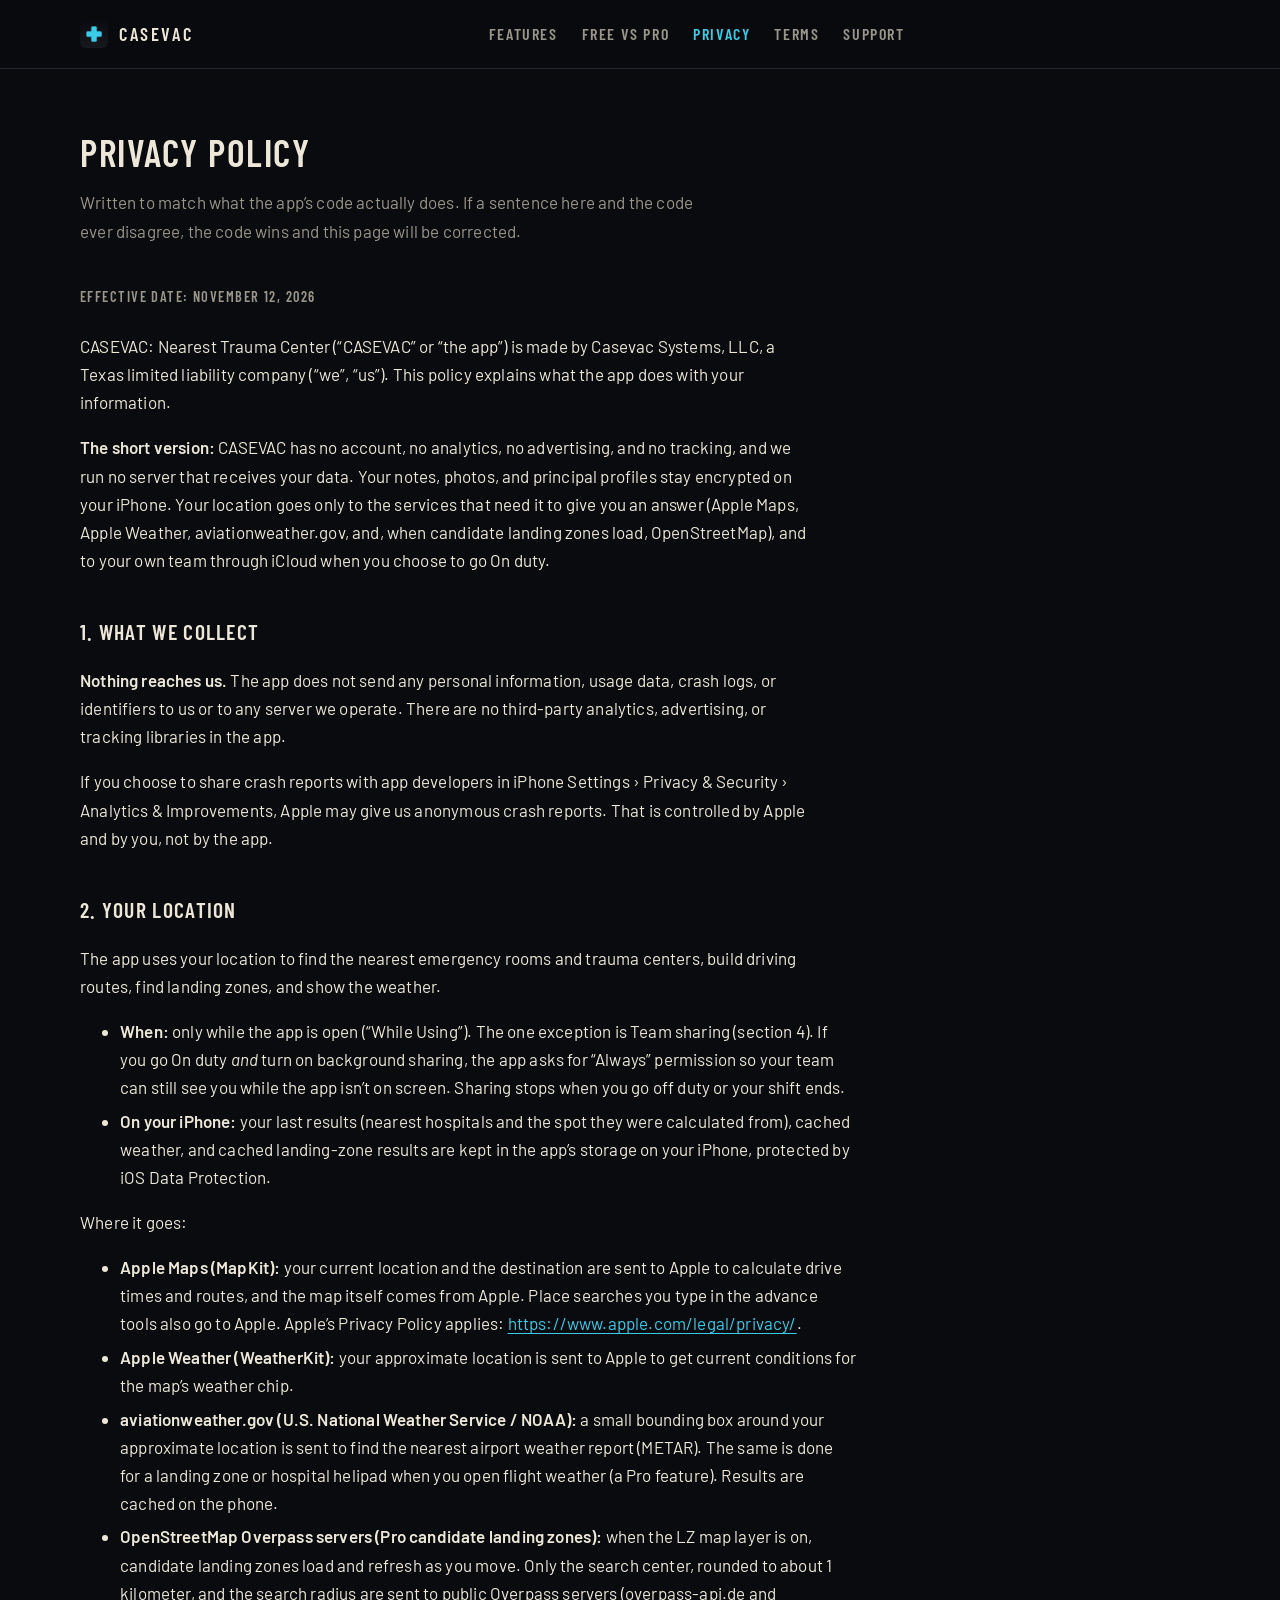
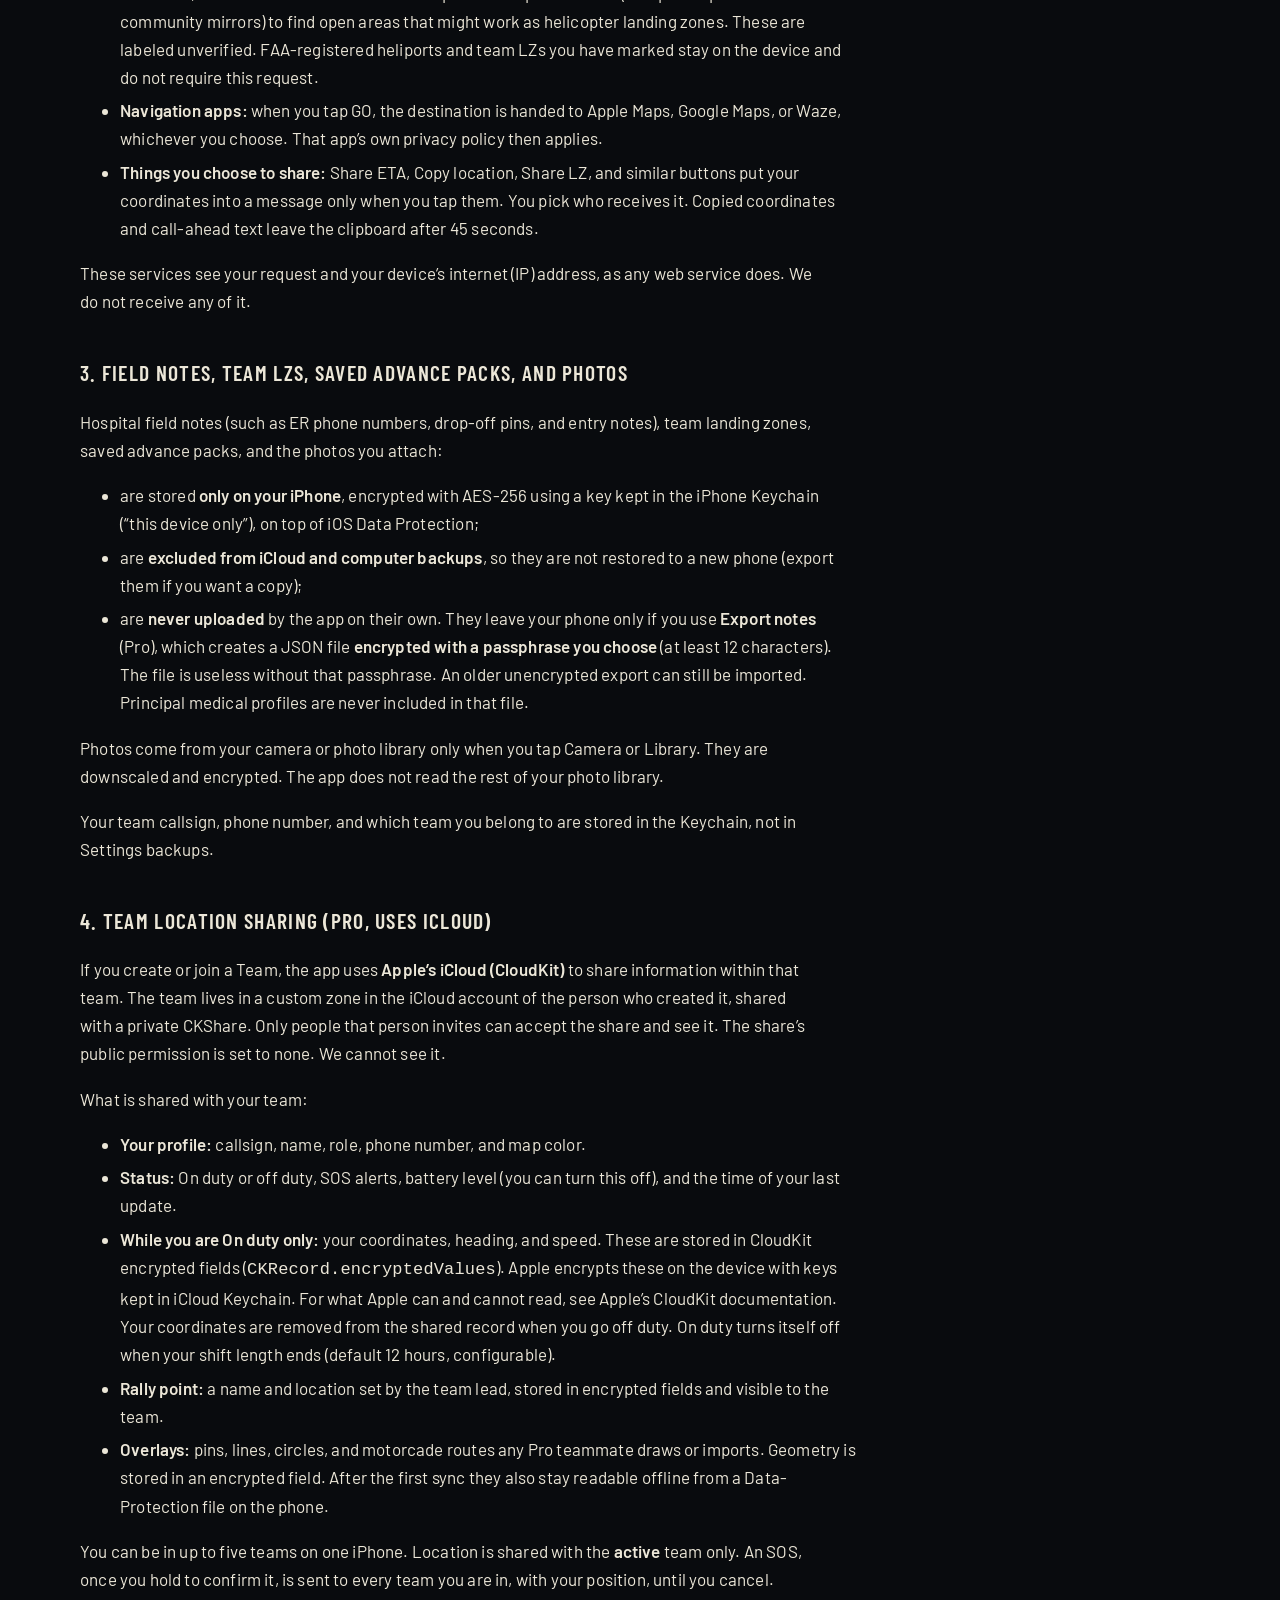
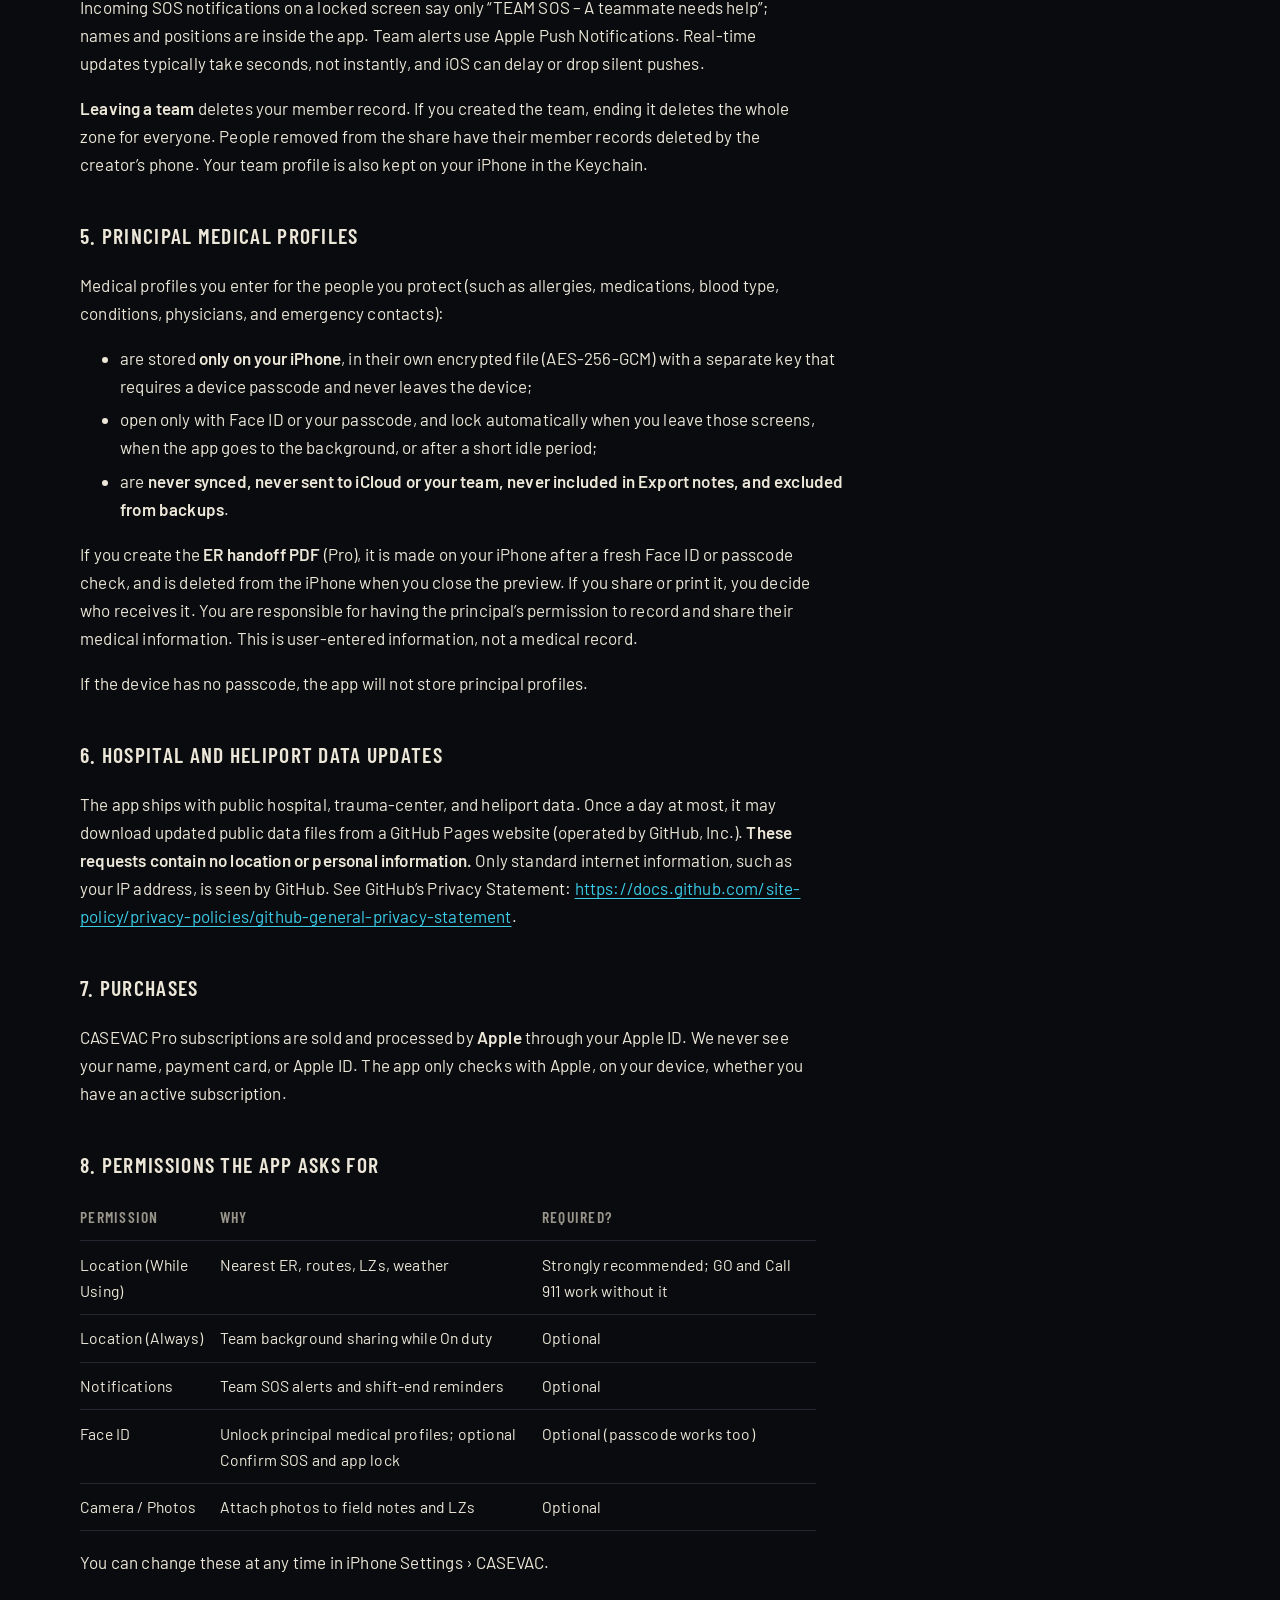
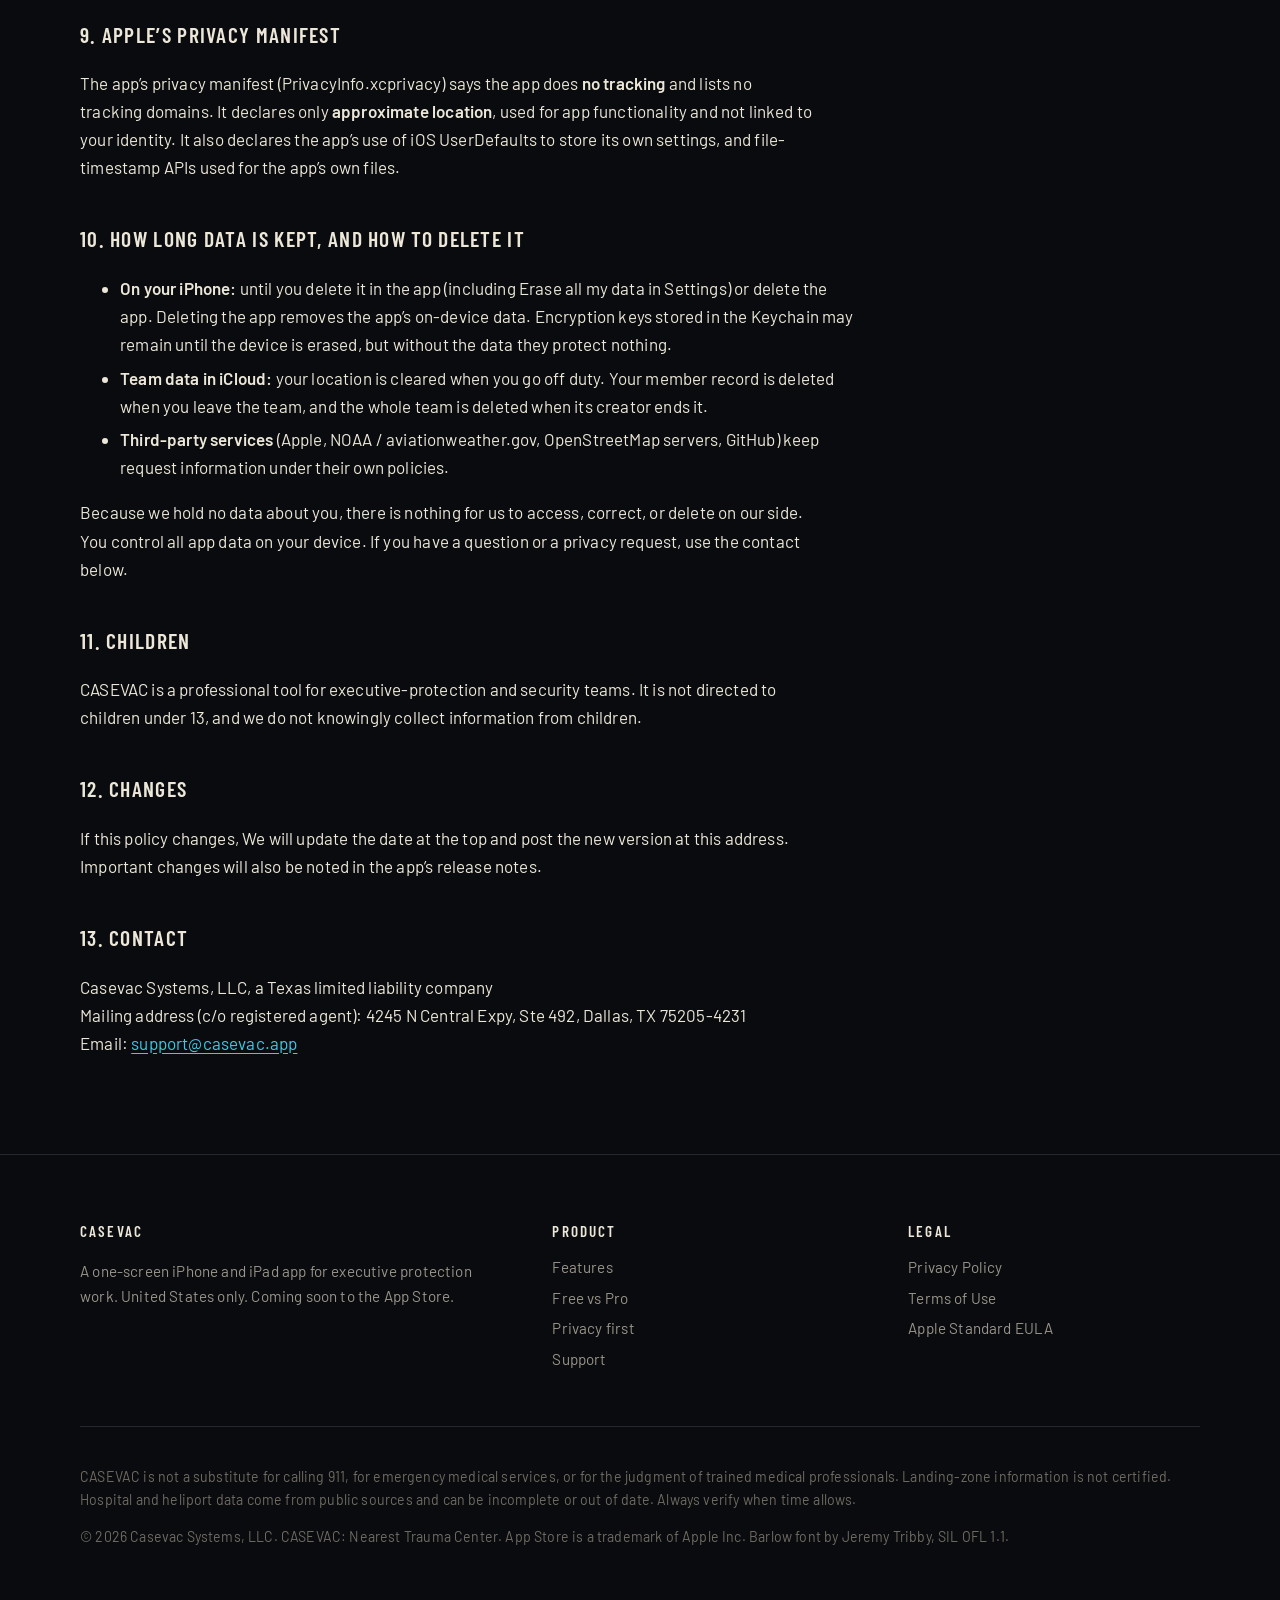
==== commit 0452742a: "Add registered agent mailing address" ====
--- a/privacy.html
+++ b/privacy.html
@@ -148,6 +148,7 @@
 
       <h2>13. Contact</h2>
       <p>Casevac Systems, LLC, a Texas limited liability company<br>
+      Mailing address (c/o registered agent): 4245 N Central Expy, Ste 492, Dallas, TX 75205-4231<br>
       Email: <a href="mailto:support@casevac.app">support@casevac.app</a></p>
     </article>
   </main>
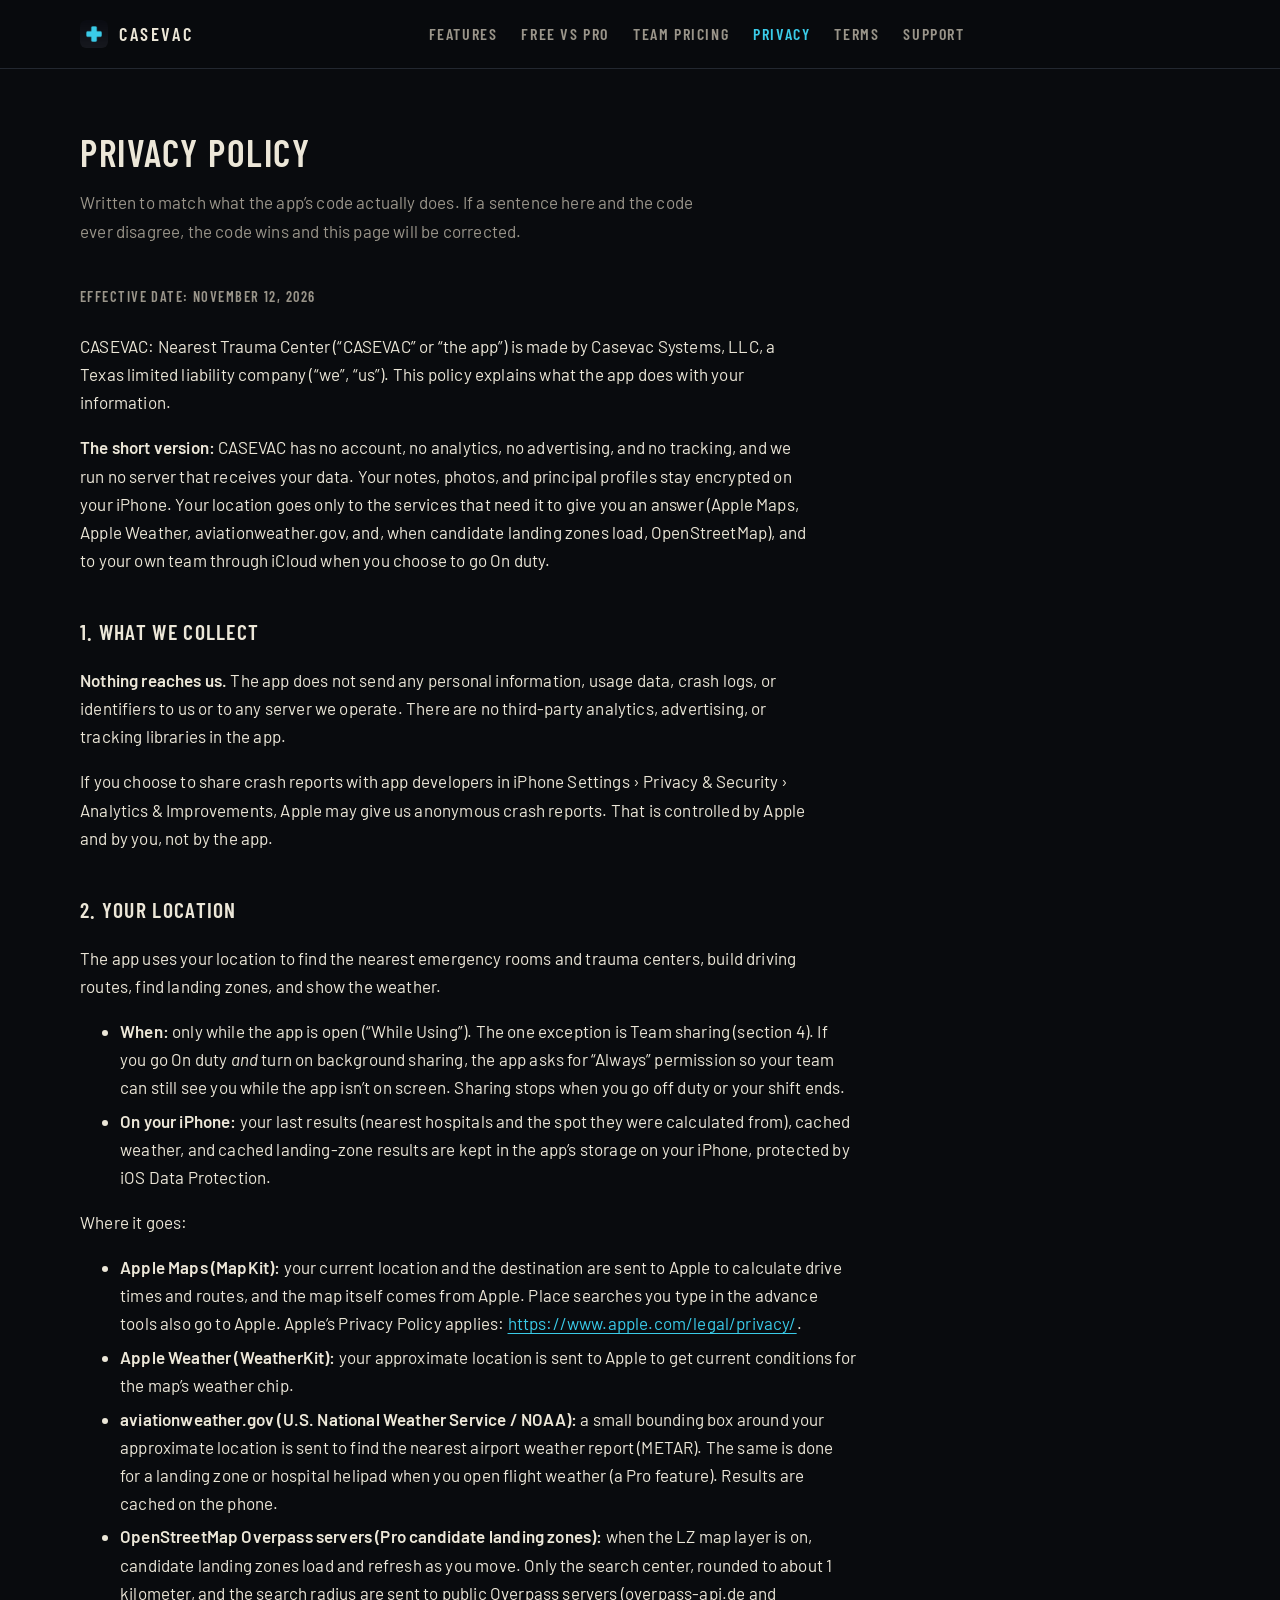
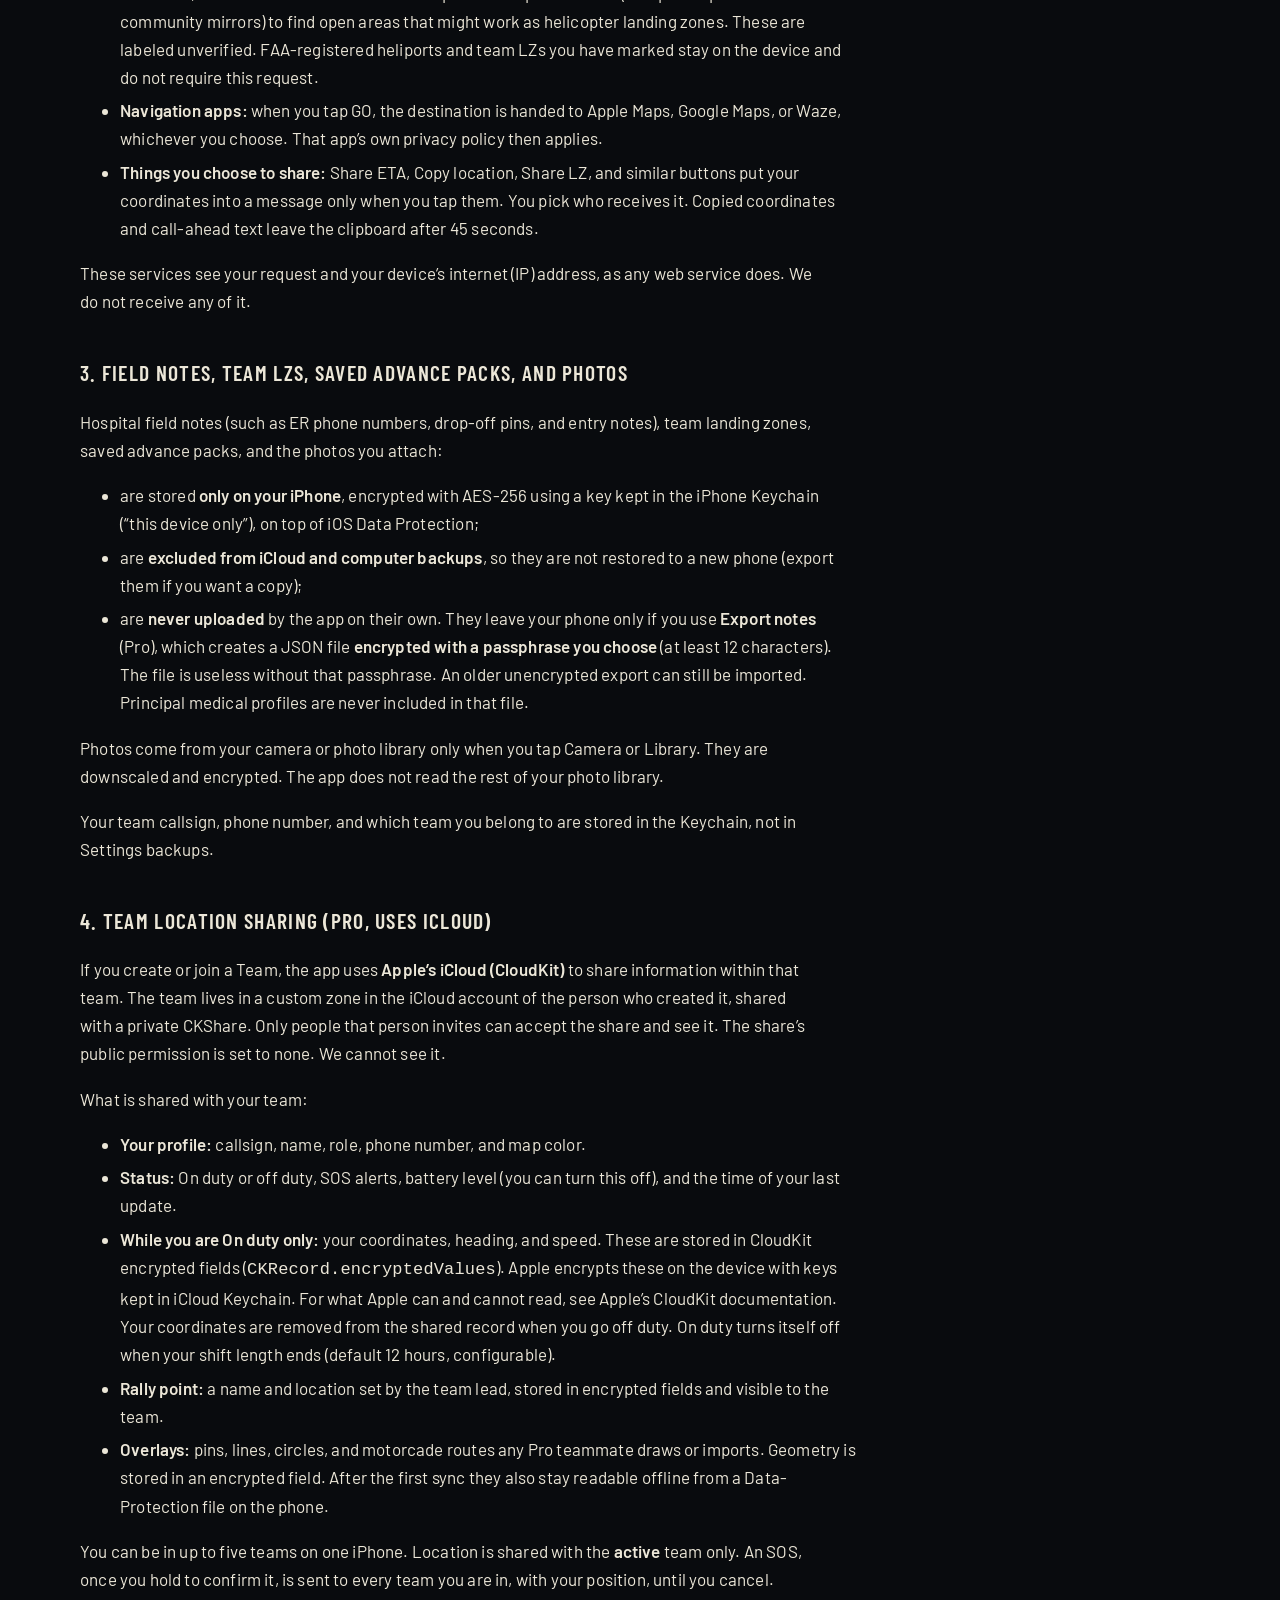
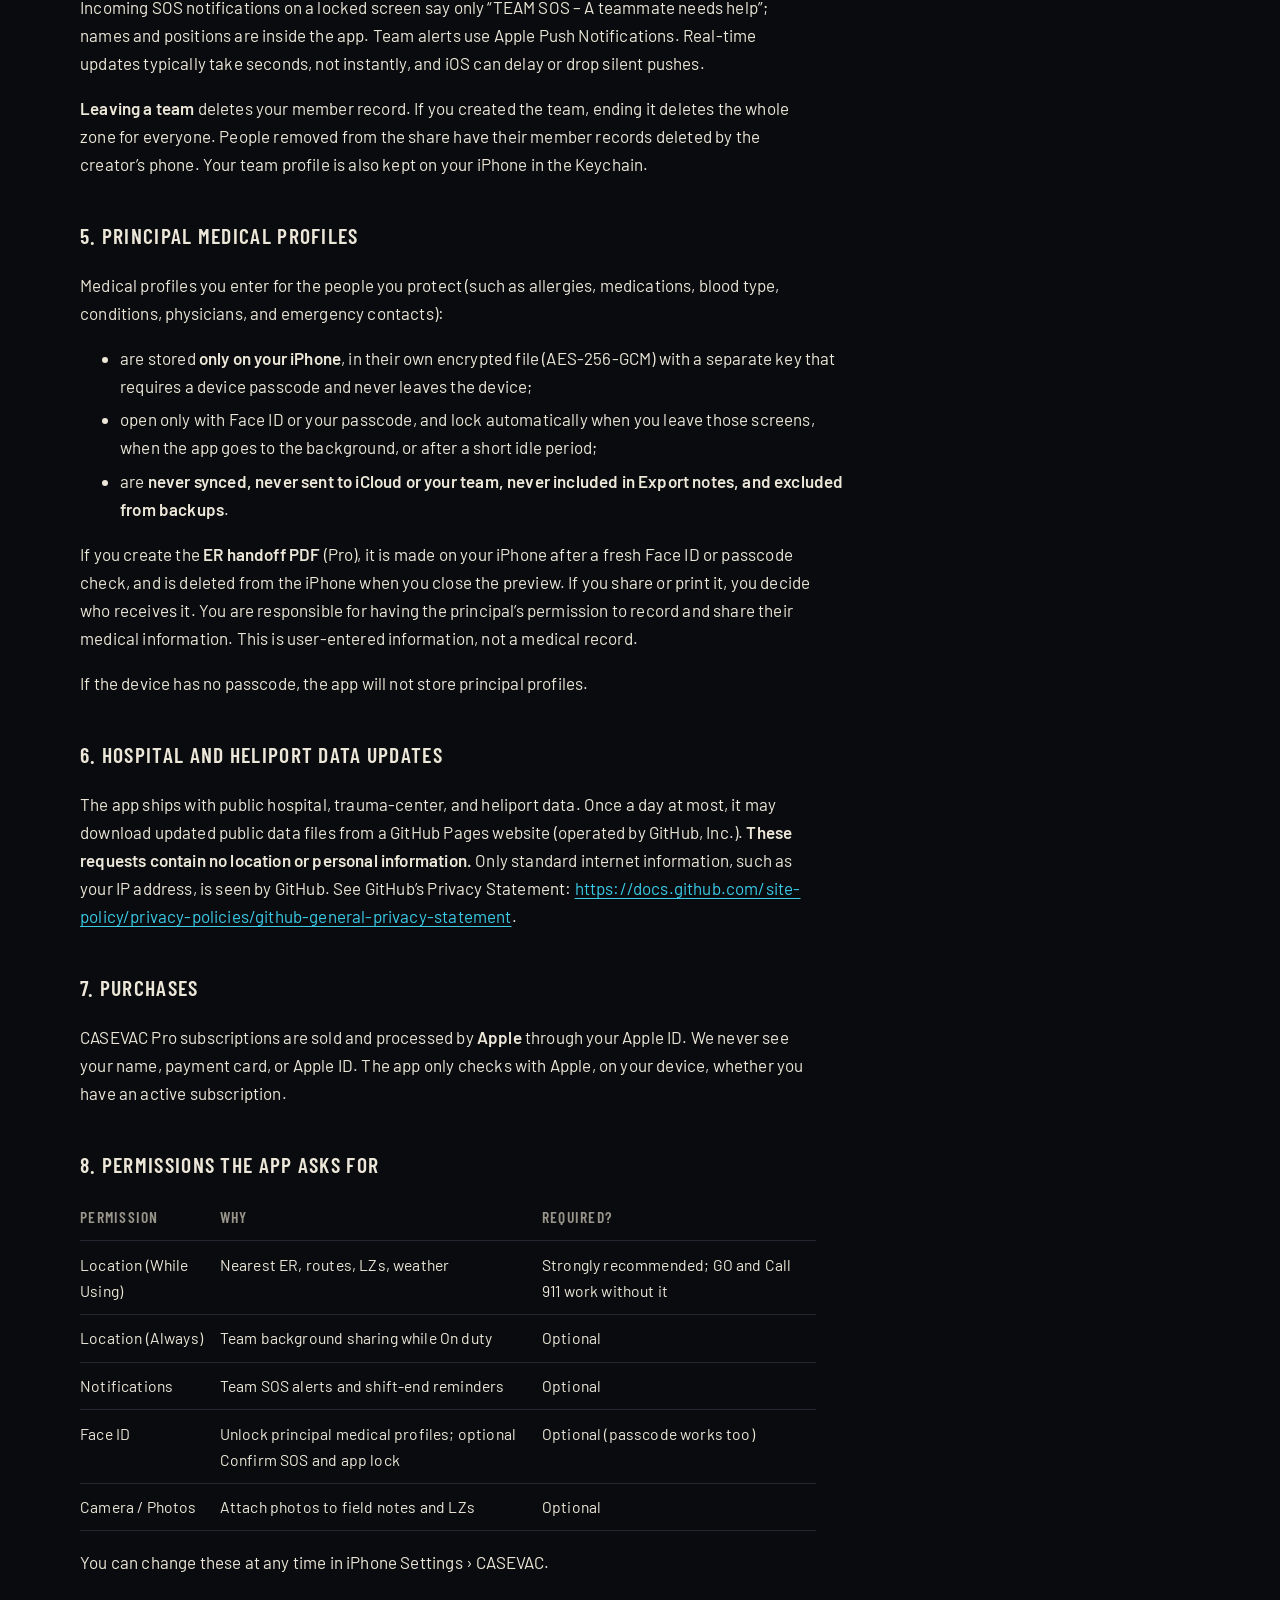
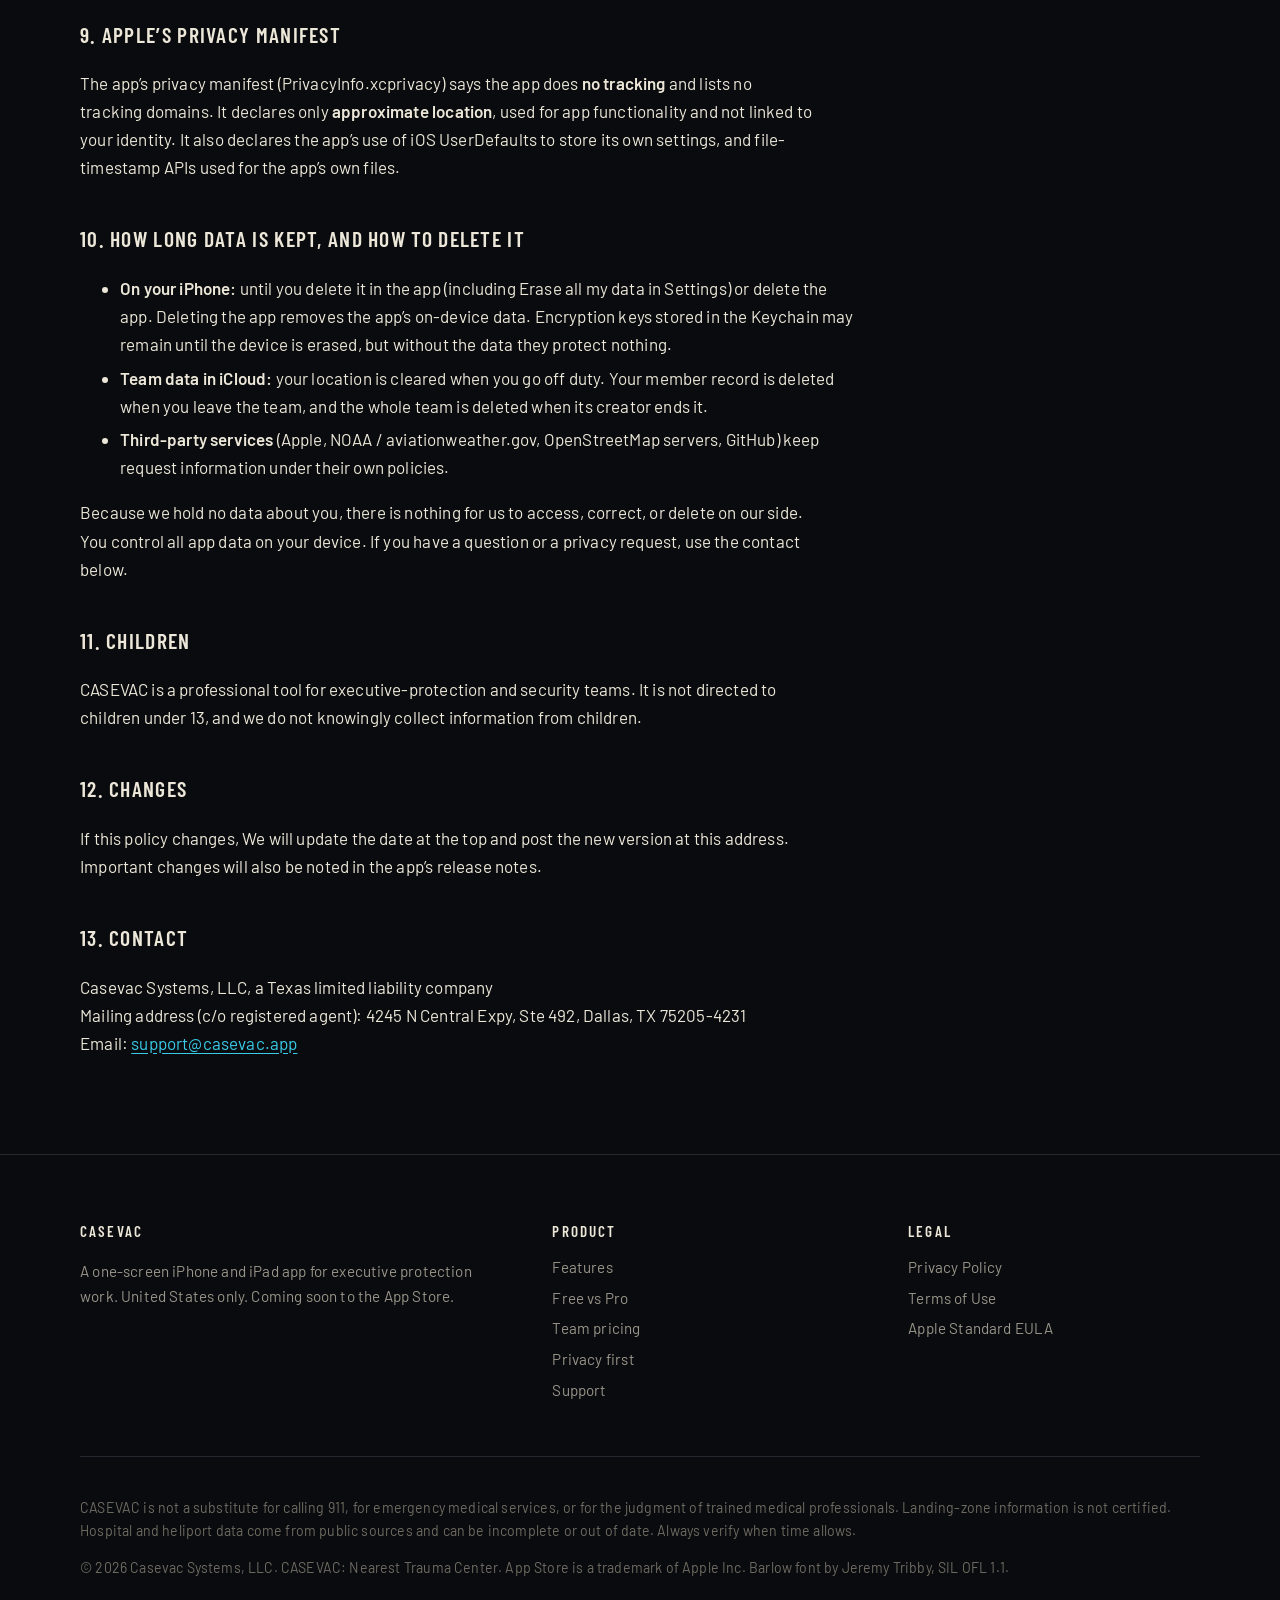
==== commit 88e764d6: "Add Team pricing page and link it from the nav, footer, and Support Per-team quotes for EP teams, de" ====
--- a/privacy.html
+++ b/privacy.html
@@ -23,6 +23,7 @@
       <nav class="nav-desktop" aria-label="Primary">
           <a href="index.html#features">Features</a>
           <a href="index.html#pro">Free vs Pro</a>
+          <a href="teams.html">Team pricing</a>
           <a href="privacy.html" aria-current="page">Privacy</a>
           <a href="terms.html">Terms</a>
           <a href="support.html">Support</a>
@@ -32,6 +33,7 @@
         <nav class="nav-menu" aria-label="Primary">
           <a href="index.html#features">Features</a>
           <a href="index.html#pro">Free vs Pro</a>
+          <a href="teams.html">Team pricing</a>
           <a href="privacy.html" aria-current="page">Privacy</a>
           <a href="terms.html">Terms</a>
           <a href="support.html">Support</a>
@@ -164,6 +166,7 @@
         <ul>
           <li><a href="index.html#features">Features</a></li>
           <li><a href="index.html#pro">Free vs Pro</a></li>
+          <li><a href="teams.html">Team pricing</a></li>
           <li><a href="index.html#privacy">Privacy first</a></li>
           <li><a href="support.html">Support</a></li>
         </ul>
